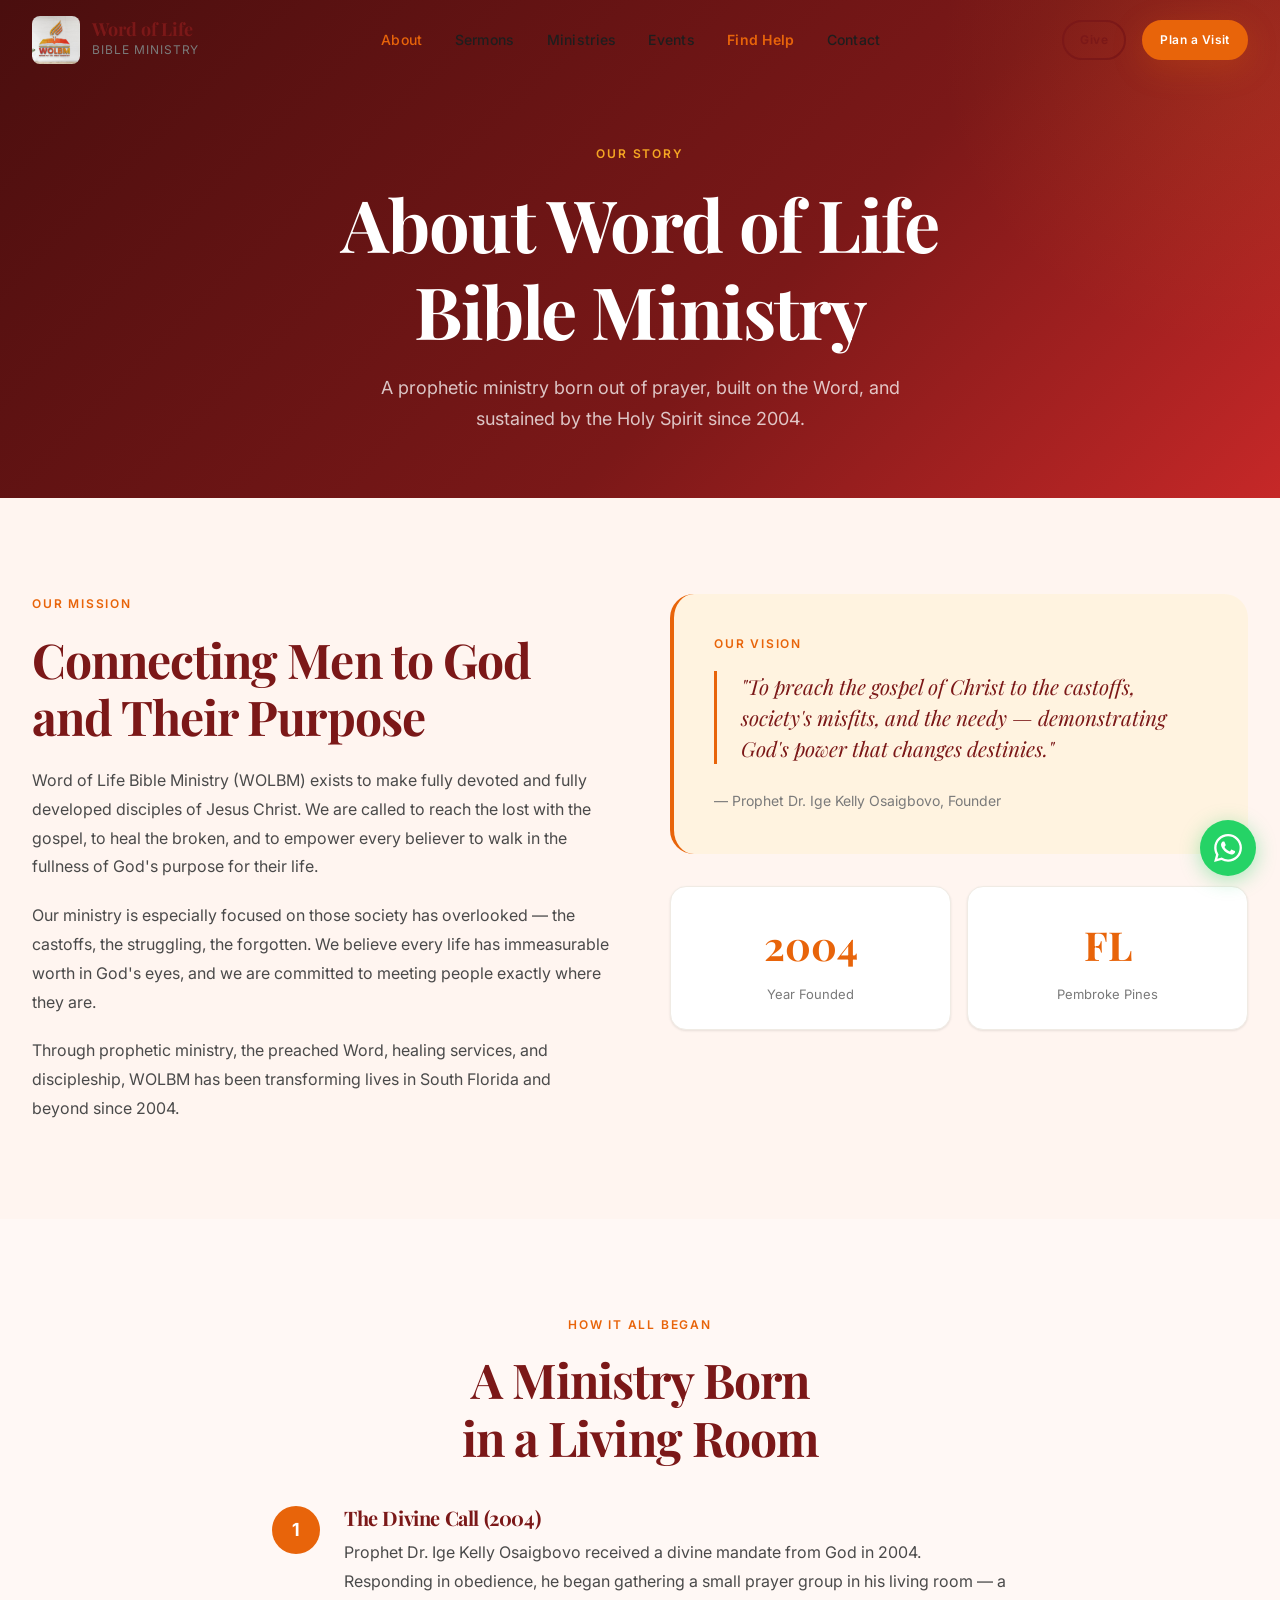
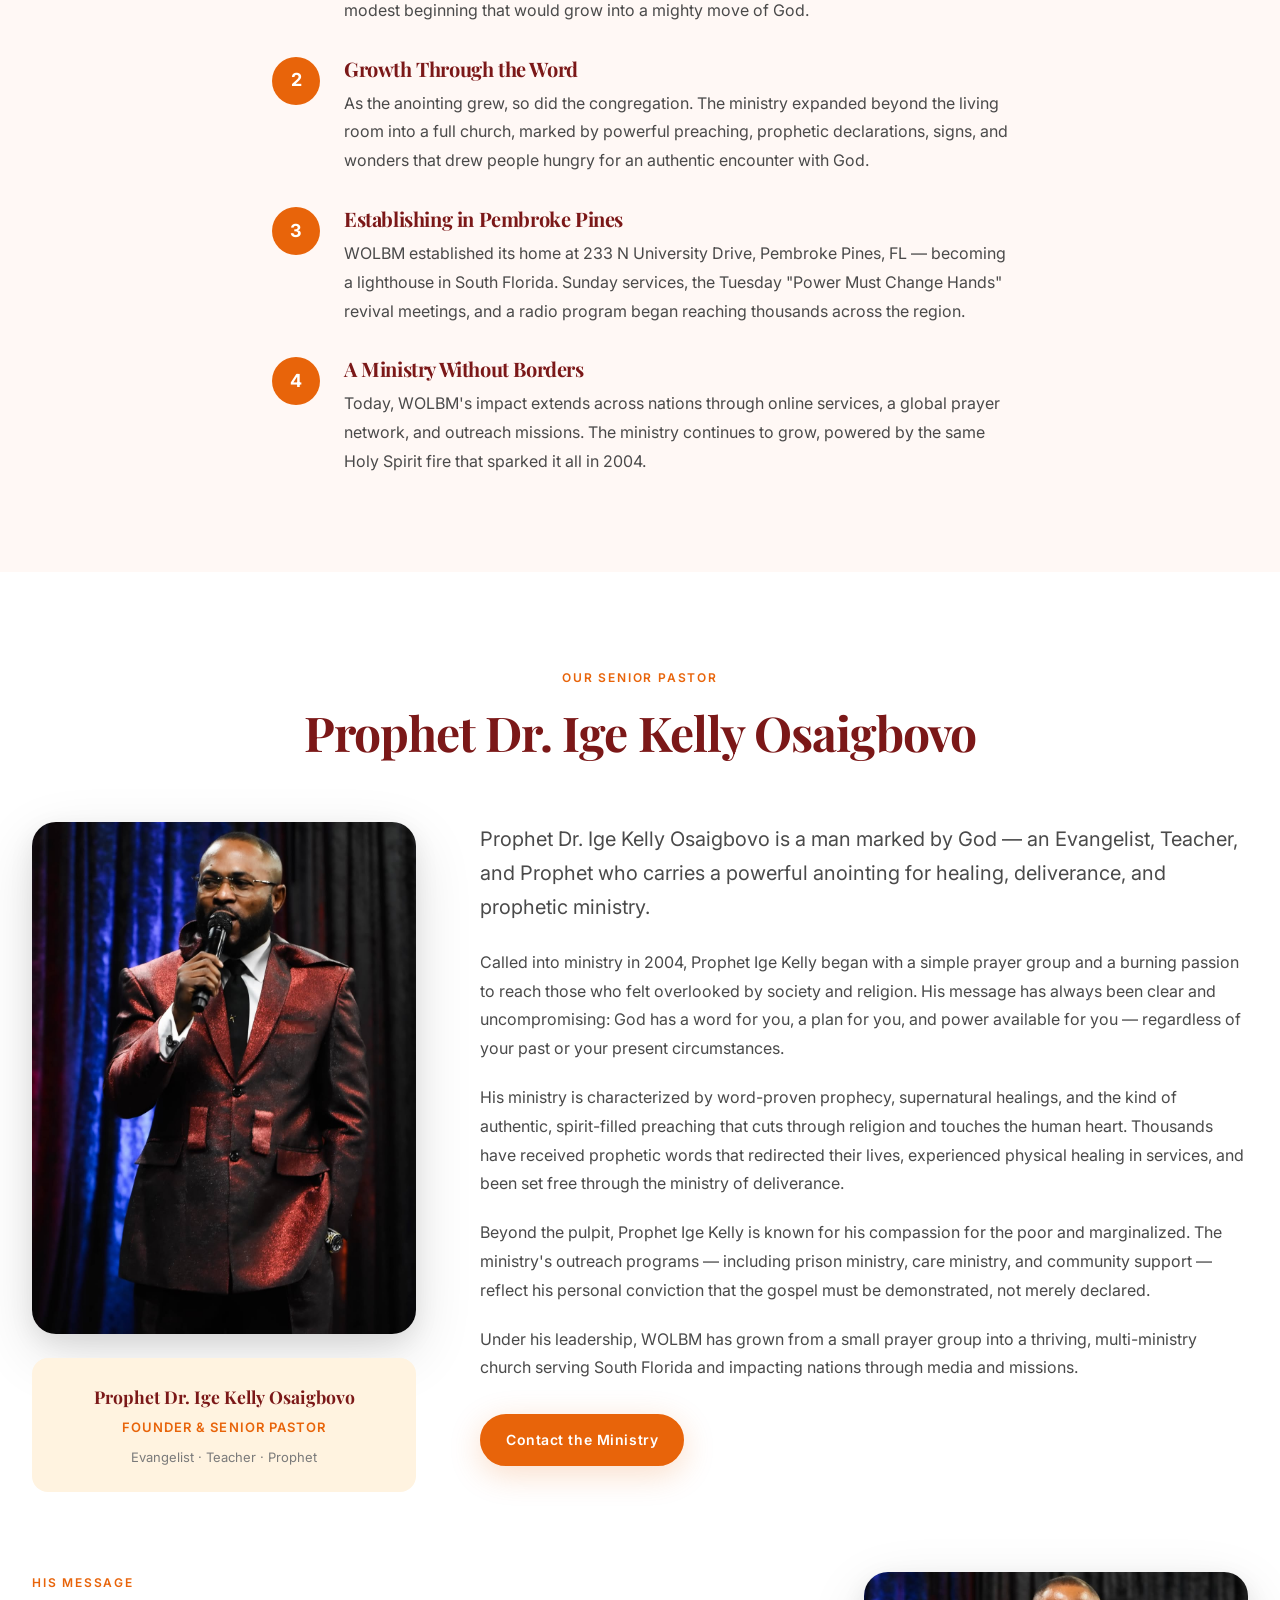
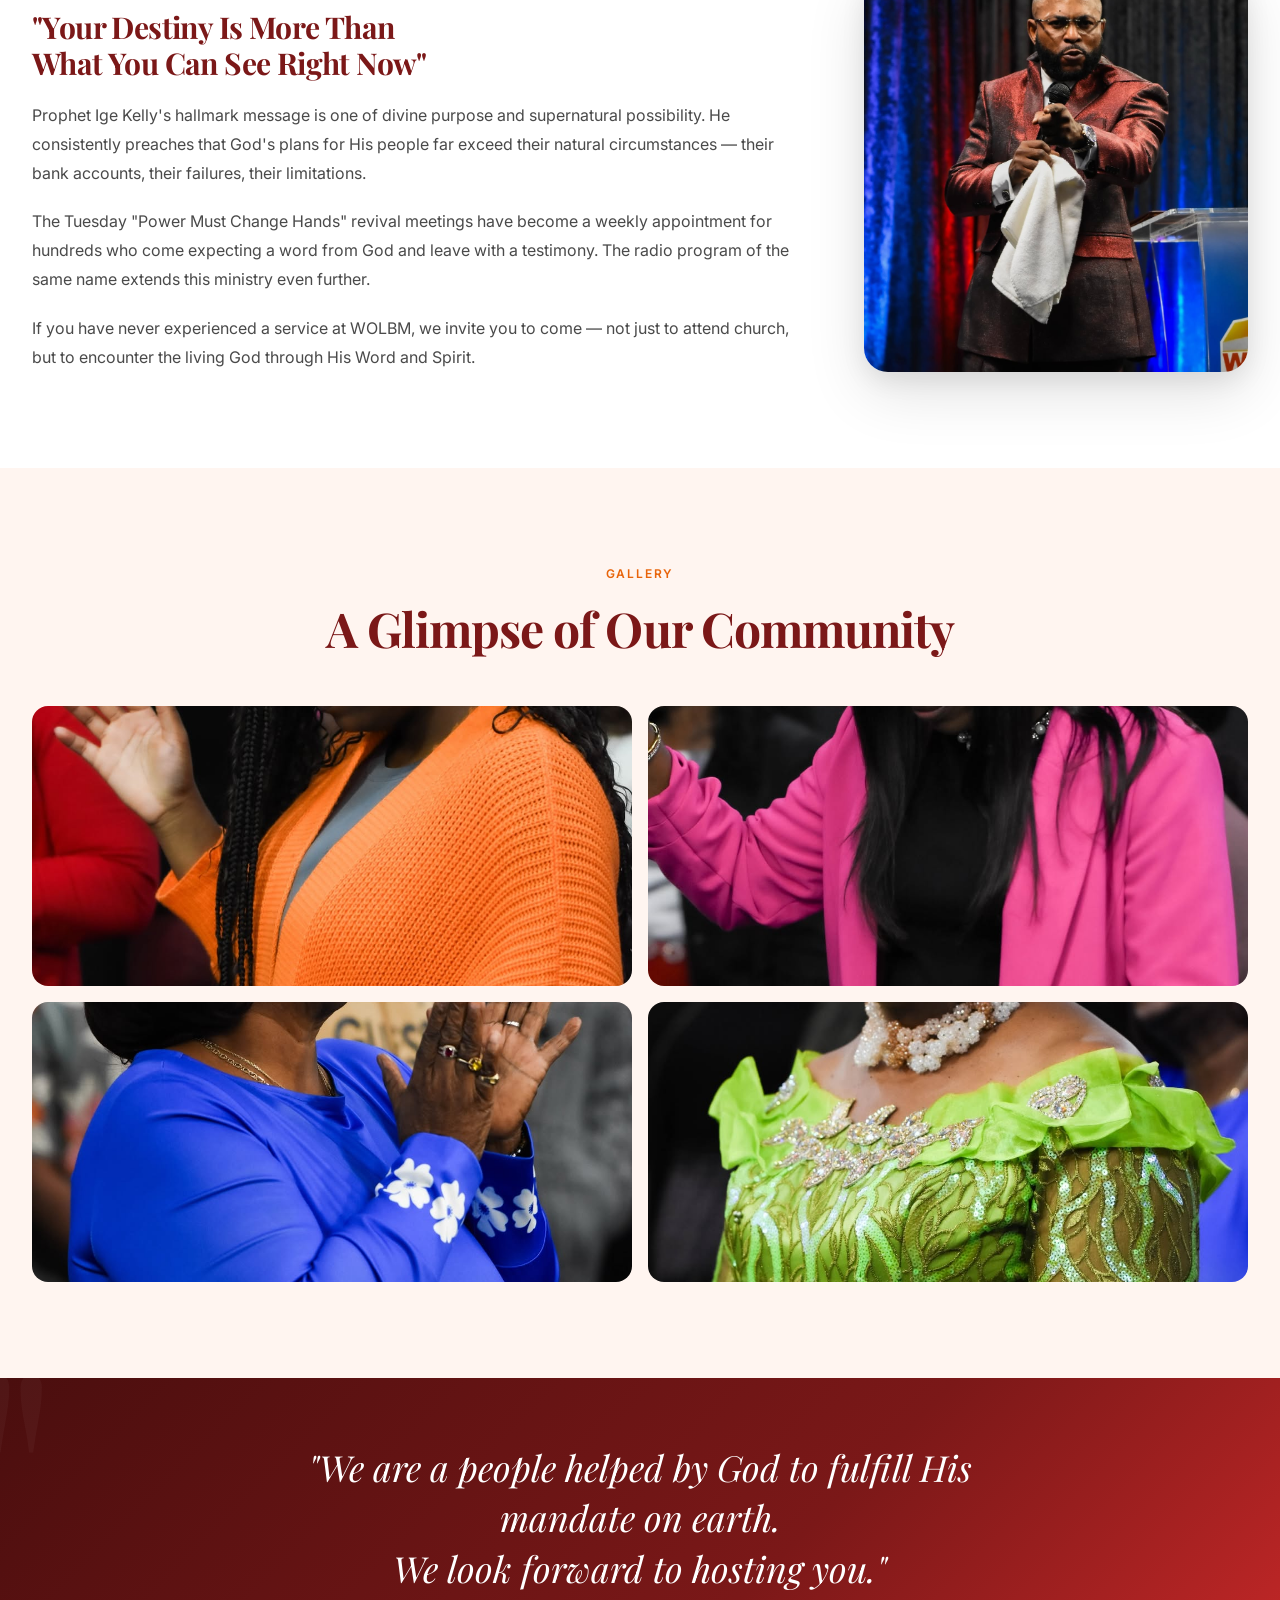
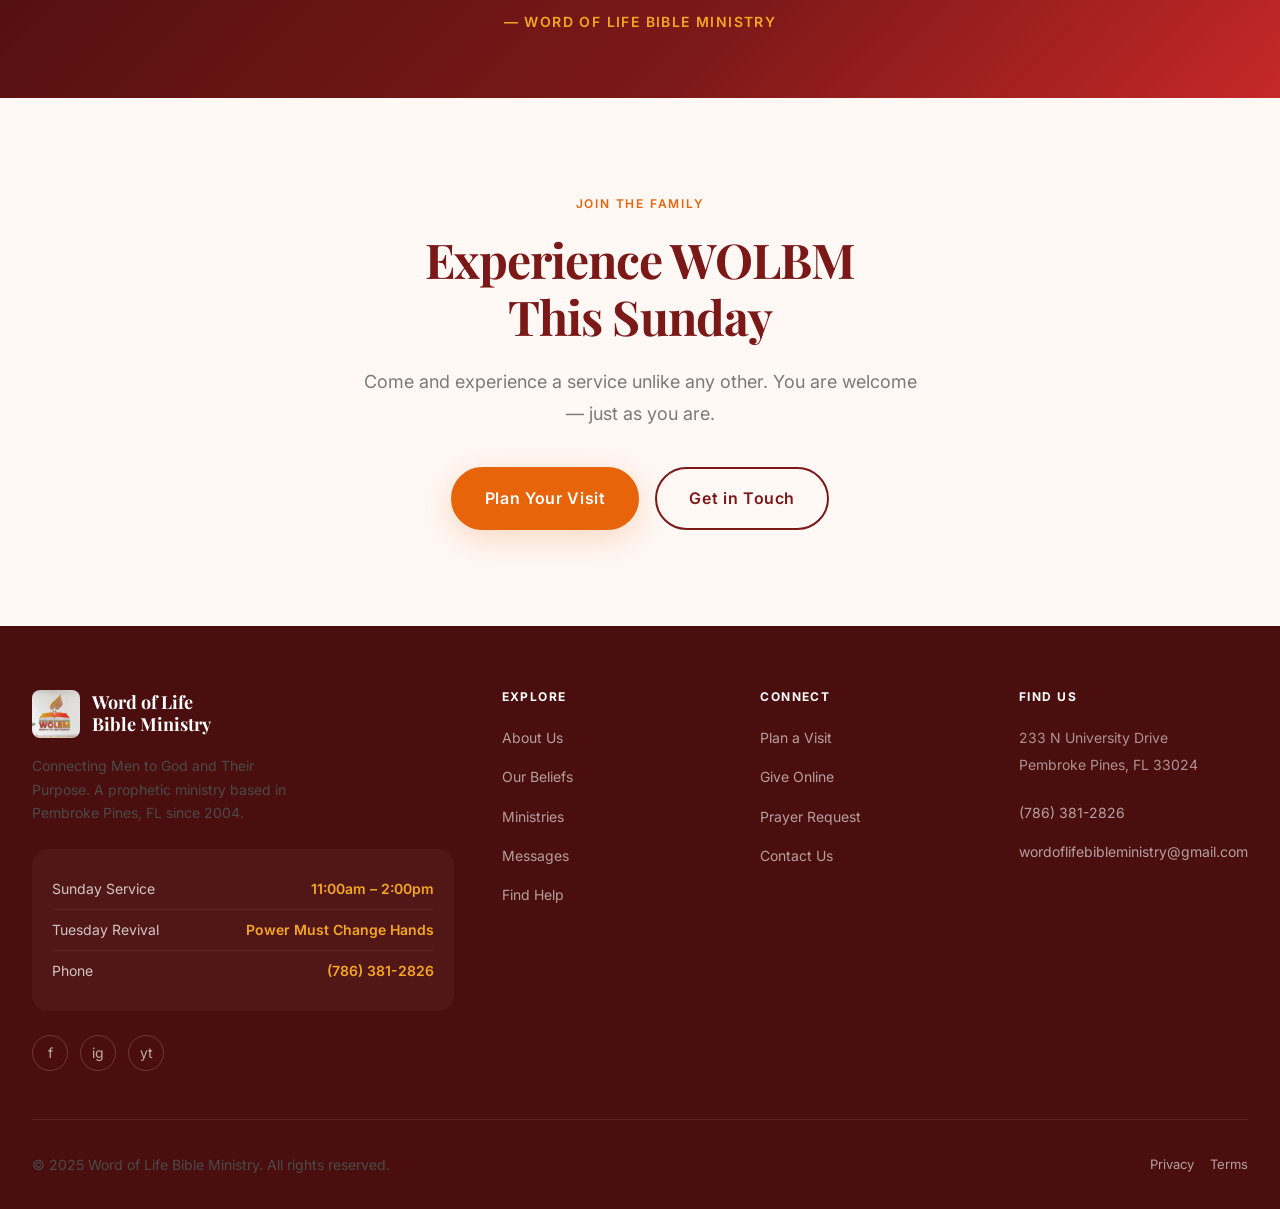
==== about.html @ 5c1636cf "Initial build: Word of Life Bible Ministry website Complete multi-page church website for WOLBM feat" ====
<!DOCTYPE html>
<html lang="en">
<head>
  <meta charset="UTF-8" />
  <meta name="viewport" content="width=device-width, initial-scale=1.0" />
  <meta name="description" content="About Word of Life Bible Ministry — Our story, our pastor Prophet Dr. Ige Kelly Osaigbovo, and our mission to connect men to God and their purpose." />
  <title>About Us — Word of Life Bible Ministry</title>
  <link rel="icon" type="image/jpeg" href="logos/logo.jpg" />
  <link rel="preconnect" href="https://fonts.googleapis.com" />
  <link rel="preconnect" href="https://fonts.gstatic.com" crossorigin />
  <link href="https://fonts.googleapis.com/css2?family=Playfair+Display:ital,wght@0,700;0,800;1,700&family=Inter:wght@400;500;600&display=swap" rel="stylesheet" />
  <link rel="stylesheet" href="css/style.css" />
</head>
<body>

  <nav class="nav" id="main-nav">
    <div class="nav__inner">
      <a href="index.html" class="nav__logo">
        <img src="logos/logo.jpg" alt="WOLBM Logo" class="nav__logo-img" />
        <div>
          <div class="nav__logo-text">Word of Life</div>
          <div class="nav__logo-sub">Bible Ministry</div>
        </div>
      </a>
      <ul class="nav__links">
        <li><a href="about.html" class="nav__link nav__link--active">About</a></li>
        <li><a href="sermons.html" class="nav__link">Sermons</a></li>
        <li><a href="ministries.html" class="nav__link">Ministries</a></li>
        <li><a href="events.html" class="nav__link">Events</a></li>
        <li><a href="find-help.html" class="nav__link nav__link--find-help">Find Help</a></li>
        <li><a href="contact.html" class="nav__link">Contact</a></li>
      </ul>
      <div class="nav__actions">
        <a href="give.html" class="btn btn--secondary btn--sm">Give</a>
        <a href="plan-visit.html" class="btn btn--primary btn--sm">Plan a Visit</a>
        <button class="nav__menu-btn" id="menu-btn" aria-label="Open menu">
          <span></span><span></span><span></span>
        </button>
      </div>
    </div>
  </nav>

  <div class="mobile-nav" id="mobile-nav">
    <button class="mobile-nav__close" id="mobile-nav-close">✕</button>
    <ul class="mobile-nav__links">
      <li><a href="index.html" class="mobile-nav__link">Home</a></li>
      <li><a href="about.html" class="mobile-nav__link">About</a></li>
      <li><a href="sermons.html" class="mobile-nav__link">Sermons</a></li>
      <li><a href="ministries.html" class="mobile-nav__link">Ministries</a></li>
      <li><a href="events.html" class="mobile-nav__link">Events</a></li>
      <li><a href="find-help.html" class="mobile-nav__link mobile-nav__link--find-help">Find Help</a></li>
      <li><a href="plan-visit.html" class="mobile-nav__link">Plan a Visit</a></li>
      <li><a href="give.html" class="mobile-nav__link">Give</a></li>
      <li><a href="contact.html" class="mobile-nav__link">Contact</a></li>
    </ul>
  </div>

  <main>

    <!-- PAGE HERO -->
    <div class="page-hero">
      <span class="page-hero__label">Our Story</span>
      <h1 class="page-hero__title">About Word of Life<br>Bible Ministry</h1>
      <p class="page-hero__subtitle">A prophetic ministry born out of prayer, built on the Word, and sustained by the Holy Spirit since 2004.</p>
    </div>

    <!-- MISSION & VISION -->
    <section class="section section--cream">
      <div class="container">
        <div style="display:grid; grid-template-columns:1fr 1fr; gap:60px; align-items:start;" class="reveal welcome-grid">
          <div>
            <span class="section-header__label">Our Mission</span>
            <h2 style="margin-bottom:20px;">Connecting Men to God<br>and Their Purpose</h2>
            <p style="margin-bottom:20px;">
              Word of Life Bible Ministry (WOLBM) exists to make fully devoted and fully developed
              disciples of Jesus Christ. We are called to reach the lost with the gospel, to heal
              the broken, and to empower every believer to walk in the fullness of God's purpose
              for their life.
            </p>
            <p style="margin-bottom:20px;">
              Our ministry is especially focused on those society has overlooked — the castoffs,
              the struggling, the forgotten. We believe every life has immeasurable worth in God's
              eyes, and we are committed to meeting people exactly where they are.
            </p>
            <p>
              Through prophetic ministry, the preached Word, healing services, and discipleship,
              WOLBM has been transforming lives in South Florida and beyond since 2004.
            </p>
          </div>
          <div>
            <div style="background:linear-gradient(135deg,var(--color-accent-subtle) 0%, #FFF3E0 100%); border-radius:24px; padding:40px; border-left:4px solid var(--color-accent);">
              <span class="section-header__label" style="margin-bottom:16px; display:block;">Our Vision</span>
              <blockquote style="font-size:1.3rem; margin-bottom:24px;">
                "To preach the gospel of Christ to the castoffs, society's misfits, and the needy —
                demonstrating God's power that changes destinies."
              </blockquote>
              <p style="font-size:14px; color:var(--color-muted);">— Prophet Dr. Ige Kelly Osaigbovo, Founder</p>
            </div>

            <div style="margin-top:32px; display:grid; grid-template-columns:1fr 1fr; gap:16px;">
              <div style="background:white; border-radius:16px; padding:24px; text-align:center; box-shadow:var(--shadow-sm); border:1px solid var(--color-border-light);">
                <div style="font-family:'Playfair Display',serif; font-size:2.5rem; font-weight:700; color:var(--color-accent);">2004</div>
                <div style="font-size:13px; color:var(--color-muted); margin-top:4px;">Year Founded</div>
              </div>
              <div style="background:white; border-radius:16px; padding:24px; text-align:center; box-shadow:var(--shadow-sm); border:1px solid var(--color-border-light);">
                <div style="font-family:'Playfair Display',serif; font-size:2.5rem; font-weight:700; color:var(--color-accent);">FL</div>
                <div style="font-size:13px; color:var(--color-muted); margin-top:4px;">Pembroke Pines</div>
              </div>
            </div>
          </div>
        </div>
      </div>
    </section>

    <!-- OUR STORY -->
    <section class="section section--warm">
      <div class="container" style="max-width:800px;">
        <div class="reveal">
          <span class="section-header__label" style="text-align:center; display:block;">How It All Began</span>
          <h2 style="text-align:center; margin-bottom:40px;">A Ministry Born<br>in a Living Room</h2>

          <div style="display:flex; flex-direction:column; gap:32px;">

            <div style="display:flex; gap:24px; align-items:flex-start;">
              <div style="width:48px; height:48px; background:var(--color-accent); border-radius:50%; display:flex; align-items:center; justify-content:center; color:white; font-weight:700; font-size:18px; flex-shrink:0;">1</div>
              <div>
                <h4 style="margin-bottom:8px; color:var(--color-primary);">The Divine Call (2004)</h4>
                <p>Prophet Dr. Ige Kelly Osaigbovo received a divine mandate from God in 2004. Responding in obedience, he began gathering a small prayer group in his living room — a modest beginning that would grow into a mighty move of God.</p>
              </div>
            </div>

            <div style="display:flex; gap:24px; align-items:flex-start;">
              <div style="width:48px; height:48px; background:var(--color-accent); border-radius:50%; display:flex; align-items:center; justify-content:center; color:white; font-weight:700; font-size:18px; flex-shrink:0;">2</div>
              <div>
                <h4 style="margin-bottom:8px; color:var(--color-primary);">Growth Through the Word</h4>
                <p>As the anointing grew, so did the congregation. The ministry expanded beyond the living room into a full church, marked by powerful preaching, prophetic declarations, signs, and wonders that drew people hungry for an authentic encounter with God.</p>
              </div>
            </div>

            <div style="display:flex; gap:24px; align-items:flex-start;">
              <div style="width:48px; height:48px; background:var(--color-accent); border-radius:50%; display:flex; align-items:center; justify-content:center; color:white; font-weight:700; font-size:18px; flex-shrink:0;">3</div>
              <div>
                <h4 style="margin-bottom:8px; color:var(--color-primary);">Establishing in Pembroke Pines</h4>
                <p>WOLBM established its home at 233 N University Drive, Pembroke Pines, FL — becoming a lighthouse in South Florida. Sunday services, the Tuesday "Power Must Change Hands" revival meetings, and a radio program began reaching thousands across the region.</p>
              </div>
            </div>

            <div style="display:flex; gap:24px; align-items:flex-start;">
              <div style="width:48px; height:48px; background:var(--color-accent); border-radius:50%; display:flex; align-items:center; justify-content:center; color:white; font-weight:700; font-size:18px; flex-shrink:0;">4</div>
              <div>
                <h4 style="margin-bottom:8px; color:var(--color-primary);">A Ministry Without Borders</h4>
                <p>Today, WOLBM's impact extends across nations through online services, a global prayer network, and outreach missions. The ministry continues to grow, powered by the same Holy Spirit fire that sparked it all in 2004.</p>
              </div>
            </div>

          </div>
        </div>
      </div>
    </section>

    <!-- PASTOR PROFILE -->
    <section class="section">
      <div class="container">
        <div style="text-align:center; margin-bottom:60px;" class="reveal">
          <span class="section-header__label">Our Senior Pastor</span>
          <h2>Prophet Dr. Ige Kelly Osaigbovo</h2>
        </div>

        <div style="display:grid; grid-template-columns:1fr 2fr; gap:64px; align-items:start; margin-bottom:80px;" class="reveal welcome-grid">
          <div>
            <div style="border-radius:24px; overflow:hidden; box-shadow:var(--shadow-xl); margin-bottom:24px;">
              <img src="images/pastor-1.jpg" alt="Prophet Dr. Ige Kelly Osaigbovo" style="width:100%; object-fit:cover;" />
            </div>
            <div style="background:var(--color-accent-subtle); border-radius:16px; padding:24px; text-align:center;">
              <div style="font-family:'Playfair Display',serif; font-size:1.1rem; font-weight:700; color:var(--color-primary);">Prophet Dr. Ige Kelly Osaigbovo</div>
              <div style="font-size:13px; color:var(--color-accent); font-weight:600; text-transform:uppercase; letter-spacing:0.08em; margin-top:4px;">Founder &amp; Senior Pastor</div>
              <div style="font-size:13px; color:var(--color-muted); margin-top:8px;">Evangelist · Teacher · Prophet</div>
            </div>
          </div>

          <div>
            <p class="text-lead" style="margin-bottom:24px;">
              Prophet Dr. Ige Kelly Osaigbovo is a man marked by God — an Evangelist, Teacher, and
              Prophet who carries a powerful anointing for healing, deliverance, and prophetic ministry.
            </p>
            <p style="margin-bottom:20px;">
              Called into ministry in 2004, Prophet Ige Kelly began with a simple prayer group and a
              burning passion to reach those who felt overlooked by society and religion. His message
              has always been clear and uncompromising: God has a word for you, a plan for you, and
              power available for you — regardless of your past or your present circumstances.
            </p>
            <p style="margin-bottom:20px;">
              His ministry is characterized by word-proven prophecy, supernatural healings, and
              the kind of authentic, spirit-filled preaching that cuts through religion and
              touches the human heart. Thousands have received prophetic words that redirected
              their lives, experienced physical healing in services, and been set free through
              the ministry of deliverance.
            </p>
            <p style="margin-bottom:20px;">
              Beyond the pulpit, Prophet Ige Kelly is known for his compassion for the poor and
              marginalized. The ministry's outreach programs — including prison ministry, care
              ministry, and community support — reflect his personal conviction that the gospel
              must be demonstrated, not merely declared.
            </p>
            <p style="margin-bottom:32px;">
              Under his leadership, WOLBM has grown from a small prayer group into a thriving,
              multi-ministry church serving South Florida and impacting nations through media
              and missions.
            </p>
            <a href="contact.html" class="btn btn--primary">Contact the Ministry</a>
          </div>
        </div>

        <!-- Second pastor photo -->
        <div style="display:grid; grid-template-columns:2fr 1fr; gap:64px; align-items:center;" class="reveal welcome-grid">
          <div>
            <span class="section-header__label">His Message</span>
            <h3 style="margin-bottom:20px;">"Your Destiny Is More Than<br>What You Can See Right Now"</h3>
            <p style="margin-bottom:20px;">
              Prophet Ige Kelly's hallmark message is one of divine purpose and supernatural
              possibility. He consistently preaches that God's plans for His people far exceed
              their natural circumstances — their bank accounts, their failures, their limitations.
            </p>
            <p style="margin-bottom:20px;">
              The Tuesday "Power Must Change Hands" revival meetings have become a weekly
              appointment for hundreds who come expecting a word from God and leave with a
              testimony. The radio program of the same name extends this ministry even further.
            </p>
            <p>
              If you have never experienced a service at WOLBM, we invite you to come — not just
              to attend church, but to encounter the living God through His Word and Spirit.
            </p>
          </div>
          <div>
            <div style="border-radius:24px; overflow:hidden; box-shadow:var(--shadow-xl);">
              <img src="images/pastor-2.jpg" alt="Prophet Dr. Ige Kelly Osaigbovo ministering" style="width:100%;object-fit:cover;height:400px;object-position:top;" />
            </div>
          </div>
        </div>

      </div>
    </section>

    <!-- CHURCH IMAGES -->
    <section class="section section--cream">
      <div class="container">
        <div class="section-header section-header--center reveal">
          <span class="section-header__label">Gallery</span>
          <h2 class="section-header__title">A Glimpse of Our Community</h2>
        </div>
        <div style="display:grid; grid-template-columns:repeat(2,1fr); gap:16px;" class="reveal">
          <img src="images/church-1.jpg" alt="WOLBM Congregation" style="width:100%;height:280px;object-fit:cover;border-radius:16px;" />
          <img src="images/church-2.jpg" alt="WOLBM Worship" style="width:100%;height:280px;object-fit:cover;border-radius:16px;" />
          <img src="images/church-3.jpg" alt="WOLBM Ministry" style="width:100%;height:280px;object-fit:cover;border-radius:16px;" />
          <img src="images/church-4.jpg" alt="WOLBM Service" style="width:100%;height:280px;object-fit:cover;border-radius:16px;" />
        </div>
      </div>
    </section>

    <!-- SCRIPTURE BANNER -->
    <div class="scripture-banner">
      <p class="scripture-banner__text">
        "We are a people helped by God to fulfill His mandate on earth.<br>We look forward to hosting you."
      </p>
      <p class="scripture-banner__ref">— Word of Life Bible Ministry</p>
    </div>

    <!-- CTA -->
    <section class="section section--warm" style="text-align:center;">
      <div class="container">
        <div class="reveal" style="max-width:560px; margin:0 auto;">
          <span class="section-header__label">Join the Family</span>
          <h2 style="margin-bottom:20px;">Experience WOLBM<br>This Sunday</h2>
          <p style="font-size:18px; color:var(--color-muted); margin-bottom:36px;">
            Come and experience a service unlike any other. You are welcome — just as you are.
          </p>
          <div style="display:flex; gap:16px; justify-content:center; flex-wrap:wrap;">
            <a href="plan-visit.html" class="btn btn--primary btn--lg">Plan Your Visit</a>
            <a href="contact.html" class="btn btn--secondary btn--lg">Get in Touch</a>
          </div>
        </div>
      </div>
    </section>

  </main>

  <footer class="footer">
    <div class="container">
      <div class="footer__grid">
        <div class="footer__brand">
          <a href="index.html" class="footer__logo">
            <img src="logos/logo.jpg" alt="WOLBM Logo" class="footer__logo-img" />
            <span class="footer__logo-name">Word of Life<br>Bible Ministry</span>
          </a>
          <p class="footer__tagline">Connecting Men to God and Their Purpose. A prophetic ministry based in Pembroke Pines, FL since 2004.</p>
          <div class="footer__service-times">
            <div class="footer__service-time"><span>Sunday Service</span><span>11:00am – 2:00pm</span></div>
            <div class="footer__service-time"><span>Tuesday Revival</span><span>Power Must Change Hands</span></div>
            <div class="footer__service-time"><span>Phone</span><span>(786) 381-2826</span></div>
          </div>
          <div class="footer__socials mt-6">
            <a href="https://www.facebook.com/WOLBM/" class="footer__social" target="_blank" rel="noopener">f</a>
            <a href="https://www.instagram.com/wolbm/" class="footer__social" target="_blank" rel="noopener">ig</a>
            <a href="https://www.youtube.com/c/wordoflifebibleministry" class="footer__social" target="_blank" rel="noopener">yt</a>
          </div>
        </div>
        <div>
          <h4 class="footer__col-title">Explore</h4>
          <ul class="footer__links">
            <li><a href="about.html" class="footer__link">About Us</a></li>
            <li><a href="beliefs.html" class="footer__link">Our Beliefs</a></li>
            <li><a href="ministries.html" class="footer__link">Ministries</a></li>
            <li><a href="sermons.html" class="footer__link">Messages</a></li>
            <li><a href="find-help.html" class="footer__link">Find Help</a></li>
          </ul>
        </div>
        <div>
          <h4 class="footer__col-title">Connect</h4>
          <ul class="footer__links">
            <li><a href="plan-visit.html" class="footer__link">Plan a Visit</a></li>
            <li><a href="give.html" class="footer__link">Give Online</a></li>
            <li><a href="contact.html#prayer" class="footer__link">Prayer Request</a></li>
            <li><a href="contact.html" class="footer__link">Contact Us</a></li>
          </ul>
        </div>
        <div>
          <h4 class="footer__col-title">Find Us</h4>
          <ul class="footer__links">
            <li><span class="footer__link" style="cursor:default;color:rgba(255,255,255,0.55);">233 N University Drive<br>Pembroke Pines, FL 33024</span></li>
            <li style="margin-top:8px;"><a href="tel:+17863812826" class="footer__link">(786) 381-2826</a></li>
            <li><a href="mailto:wordoflifebibleministry@gmail.com" class="footer__link">wordoflifebibleministry@gmail.com</a></li>
          </ul>
        </div>
      </div>
      <div class="footer__bottom">
        <p>© 2025 Word of Life Bible Ministry. All rights reserved.</p>
        <div style="display:flex;gap:16px;"><a href="#" class="footer__link" style="font-size:13px;">Privacy</a><a href="#" class="footer__link" style="font-size:13px;">Terms</a></div>
      </div>
    </div>
  </footer>

  <a href="https://wa.me/17863812826" class="whatsapp-float" target="_blank" rel="noopener" aria-label="Chat on WhatsApp">
    <svg viewBox="0 0 24 24" xmlns="http://www.w3.org/2000/svg"><path d="M17.472 14.382c-.297-.149-1.758-.867-2.03-.967-.273-.099-.471-.148-.67.15-.197.297-.767.966-.94 1.164-.173.199-.347.223-.644.075-.297-.15-1.255-.463-2.39-1.475-.883-.788-1.48-1.761-1.653-2.059-.173-.297-.018-.458.13-.606.134-.133.298-.347.446-.52.149-.174.198-.298.298-.497.099-.198.05-.371-.025-.52-.075-.149-.669-1.612-.916-2.207-.242-.579-.487-.5-.669-.51-.173-.008-.371-.01-.57-.01-.198 0-.52.074-.792.372-.272.297-1.04 1.016-1.04 2.479 0 1.462 1.065 2.875 1.213 3.074.149.198 2.096 3.2 5.077 4.487.709.306 1.262.489 1.694.625.712.227 1.36.195 1.871.118.571-.085 1.758-.719 2.006-1.413.248-.694.248-1.289.173-1.413-.074-.124-.272-.198-.57-.347m-5.421 7.403h-.004a9.87 9.87 0 01-5.031-1.378l-.361-.214-3.741.982.998-3.648-.235-.374a9.86 9.86 0 01-1.51-5.26c.001-5.45 4.436-9.884 9.888-9.884 2.64 0 5.122 1.03 6.988 2.898a9.825 9.825 0 012.893 6.994c-.003 5.45-4.437 9.884-9.885 9.884m8.413-18.297A11.815 11.815 0 0012.05 0C5.495 0 .16 5.335.157 11.892c0 2.096.547 4.142 1.588 5.945L.057 24l6.305-1.654a11.882 11.882 0 005.683 1.448h.005c6.554 0 11.89-5.335 11.893-11.893a11.821 11.821 0 00-3.48-8.413z"/></svg>
  </a>

  <script src="js/main.js"></script>
</body>
</html>
---- css/style.css ----
/* ==========================================================================
   WORD OF LIFE BIBLE MINISTRY — MASTER STYLESHEET
   Brand Colors: Flame Red, Burning Orange, Golden Amber
   ========================================================================== */

/* --------------------------------------------------------------------------
   1. DESIGN TOKENS (CSS VARIABLES)
   -------------------------------------------------------------------------- */
:root {
  /* Primary Palette — Deep Red & Burning Orange (from WOLBM logo) */
  --color-primary:       #7B1818;   /* Deep wine red */
  --color-primary-dark:  #4A0E0E;   /* Very dark red */
  --color-primary-light: #B71C1C;   /* Bright crimson */
  --color-accent:        #E8640A;   /* Burning orange */
  --color-accent-light:  #F5A623;   /* Golden amber */
  --color-accent-subtle: #FFF3E0;   /* Light cream-orange */

  /* Neutrals */
  --color-warm:          #FFF8F5;
  --color-cream:         #FFF5F0;
  --color-white:         #FFFFFF;
  --color-text:          #1E1E1E;
  --color-text-soft:     #4A4A4A;
  --color-muted:         #7A7A7A;
  --color-border:        #E6DFD7;
  --color-border-light:  #F0EBE4;

  /* Emotional UI Colors */
  --color-calm:          #4A7FA5;
  --color-hope:          #7BA05B;
  --color-gentle:        #9E7BB5;

  /* Typography */
  --font-heading:        'Playfair Display', Georgia, serif;
  --font-body:           'Inter', -apple-system, BlinkMacSystemFont, sans-serif;
  --font-label:          'Inter', sans-serif;

  /* Type Scale */
  --text-xs:   0.75rem;
  --text-sm:   0.875rem;
  --text-base: 1rem;
  --text-lg:   1.125rem;
  --text-xl:   1.25rem;
  --text-2xl:  1.5rem;
  --text-3xl:  1.875rem;
  --text-4xl:  2.25rem;
  --text-5xl:  3rem;
  --text-6xl:  3.75rem;
  --text-7xl:  4.5rem;

  /* Spacing */
  --space-1:   0.25rem;
  --space-2:   0.5rem;
  --space-3:   0.75rem;
  --space-4:   1rem;
  --space-5:   1.25rem;
  --space-6:   1.5rem;
  --space-8:   2rem;
  --space-10:  2.5rem;
  --space-12:  3rem;
  --space-16:  4rem;
  --space-20:  5rem;
  --space-24:  6rem;
  --space-32:  8rem;
  --space-40:  10rem;

  /* Border Radius */
  --radius-sm:   4px;
  --radius-md:   8px;
  --radius-lg:   16px;
  --radius-xl:   24px;
  --radius-2xl:  32px;
  --radius-full: 9999px;

  /* Shadows */
  --shadow-sm:  0 1px 3px rgba(0,0,0,0.06), 0 1px 2px rgba(0,0,0,0.04);
  --shadow-md:  0 4px 16px rgba(0,0,0,0.08), 0 2px 6px rgba(0,0,0,0.05);
  --shadow-lg:  0 10px 40px rgba(0,0,0,0.10), 0 4px 16px rgba(0,0,0,0.06);
  --shadow-xl:  0 20px 60px rgba(0,0,0,0.12), 0 8px 24px rgba(0,0,0,0.08);
  --shadow-warm: 0 8px 32px rgba(232, 100, 10, 0.22);

  /* Transitions */
  --transition-fast:   150ms ease;
  --transition-base:   250ms ease;
  --transition-slow:   400ms ease;
  --transition-smooth: 600ms cubic-bezier(0.4, 0, 0.2, 1);

  /* Layout */
  --max-width:       1280px;
  --content-width:   900px;
  --nav-height:      80px;
  --section-padding: var(--space-24) var(--space-8);
}

/* --------------------------------------------------------------------------
   2. RESET & BASE
   -------------------------------------------------------------------------- */
*, *::before, *::after {
  box-sizing: border-box;
  margin: 0;
  padding: 0;
}

html {
  font-size: 16px;
  scroll-behavior: smooth;
  -webkit-font-smoothing: antialiased;
  -moz-osx-font-smoothing: grayscale;
  text-rendering: optimizeLegibility;
}

body {
  font-family: var(--font-body);
  font-size: var(--text-base);
  color: var(--color-text);
  background-color: var(--color-white);
  line-height: 1.7;
  overflow-x: hidden;
}

img {
  max-width: 100%;
  height: auto;
  display: block;
}

a {
  color: inherit;
  text-decoration: none;
}

ul, ol { list-style: none; }

button {
  font-family: inherit;
  cursor: pointer;
  border: none;
  background: none;
}

input, textarea, select {
  font-family: inherit;
  font-size: inherit;
}

/* --------------------------------------------------------------------------
   3. TYPOGRAPHY
   -------------------------------------------------------------------------- */
h1, h2, h3, h4, h5, h6 {
  font-family: var(--font-heading);
  font-weight: 700;
  line-height: 1.2;
  color: var(--color-primary);
  letter-spacing: -0.02em;
}

h1 { font-size: clamp(var(--text-4xl), 6vw, var(--text-7xl)); }
h2 { font-size: clamp(var(--text-3xl), 4vw, var(--text-5xl)); }
h3 { font-size: clamp(var(--text-2xl), 3vw, var(--text-3xl)); }
h4 { font-size: var(--text-xl); }
h5 { font-size: var(--text-lg); }
h6 { font-size: var(--text-base); }

p {
  color: var(--color-text-soft);
  line-height: 1.8;
}

.text-lead {
  font-size: var(--text-xl);
  color: var(--color-text-soft);
  line-height: 1.7;
  font-weight: 400;
}

.text-label {
  font-family: var(--font-label);
  font-size: var(--text-xs);
  font-weight: 600;
  letter-spacing: 0.12em;
  text-transform: uppercase;
  color: var(--color-accent);
}

blockquote {
  font-family: var(--font-heading);
  font-size: var(--text-2xl);
  font-style: italic;
  color: var(--color-primary);
  line-height: 1.5;
  border-left: 3px solid var(--color-accent);
  padding-left: var(--space-6);
}

/* --------------------------------------------------------------------------
   4. LAYOUT UTILITIES
   -------------------------------------------------------------------------- */
.container {
  width: 100%;
  max-width: var(--max-width);
  margin-left: auto;
  margin-right: auto;
  padding-left: var(--space-8);
  padding-right: var(--space-8);
}

.container--narrow { max-width: var(--content-width); }
.container--wide   { max-width: 1440px; }

.section       { padding: var(--space-24) 0; }
.section--lg   { padding: var(--space-32) 0; }
.section--sm   { padding: var(--space-16) 0; }
.section--warm { background-color: var(--color-warm); }
.section--cream{ background-color: var(--color-cream); }

.section--dark { background-color: var(--color-primary); color: var(--color-white); }
.section--dark h1, .section--dark h2, .section--dark h3, .section--dark h4 { color: var(--color-white); }
.section--dark p { color: rgba(255,255,255,0.75); }

.grid   { display: grid; gap: var(--space-8); }
.grid-2 { grid-template-columns: repeat(2, 1fr); }
.grid-3 { grid-template-columns: repeat(3, 1fr); }
.grid-4 { grid-template-columns: repeat(4, 1fr); }

.flex         { display: flex; }
.flex-center  { display: flex; align-items: center; justify-content: center; }
.flex-between { display: flex; align-items: center; justify-content: space-between; }
.flex-col     { display: flex; flex-direction: column; }

.text-center { text-align: center; }
.text-left   { text-align: left; }
.text-right  { text-align: right; }

.gap-2 { gap: var(--space-2); }
.gap-4 { gap: var(--space-4); }
.gap-6 { gap: var(--space-6); }
.gap-8 { gap: var(--space-8); }

/* --------------------------------------------------------------------------
   5. NAVIGATION
   -------------------------------------------------------------------------- */
.nav {
  position: fixed;
  top: 0;
  left: 0;
  right: 0;
  z-index: 1000;
  height: var(--nav-height);
  display: flex;
  align-items: center;
  transition: background var(--transition-slow), box-shadow var(--transition-slow);
}

.nav--transparent { background: transparent; }

.nav--scrolled {
  background: rgba(255, 255, 255, 0.97);
  backdrop-filter: blur(12px);
  -webkit-backdrop-filter: blur(12px);
  box-shadow: 0 1px 0 rgba(0,0,0,0.08);
}

.nav__inner {
  width: 100%;
  max-width: var(--max-width);
  margin: 0 auto;
  padding: 0 var(--space-8);
  display: flex;
  align-items: center;
  justify-content: space-between;
}

.nav__logo {
  display: flex;
  align-items: center;
  gap: var(--space-3);
  text-decoration: none;
}

.nav__logo-img {
  width: 48px;
  height: 48px;
  object-fit: contain;
  border-radius: var(--radius-md);
}

.nav__logo-text {
  font-family: var(--font-heading);
  font-size: var(--text-lg);
  font-weight: 700;
  color: var(--color-primary);
  line-height: 1.1;
}

.nav__logo-sub {
  font-family: var(--font-body);
  font-size: var(--text-xs);
  color: var(--color-muted);
  font-weight: 400;
  letter-spacing: 0.08em;
  text-transform: uppercase;
}

.nav--transparent .nav__logo-text,
.nav--transparent .nav__logo-sub {
  color: white;
}

.nav__links {
  display: flex;
  align-items: center;
  gap: var(--space-8);
}

.nav__link {
  font-size: var(--text-sm);
  font-weight: 500;
  color: var(--color-text);
  letter-spacing: 0.02em;
  transition: color var(--transition-fast);
  position: relative;
}

.nav--transparent .nav__link { color: rgba(255,255,255,0.9); }

.nav__link:hover,
.nav__link--active { color: var(--color-accent); }

.nav--transparent .nav__link:hover { color: white; }

.nav__link--find-help {
  color: var(--color-accent) !important;
  font-weight: 600;
}

.nav__actions {
  display: flex;
  align-items: center;
  gap: var(--space-4);
}

.nav__menu-btn {
  display: none;
  flex-direction: column;
  gap: 5px;
  padding: var(--space-2);
  cursor: pointer;
}

.nav__menu-btn span {
  display: block;
  width: 24px;
  height: 2px;
  background: var(--color-primary);
  transition: transform var(--transition-base), opacity var(--transition-fast);
  border-radius: 2px;
}

.nav--transparent .nav__menu-btn span { background: white; }
.nav--scrolled .nav__menu-btn span    { background: var(--color-primary); }

/* Mobile Nav Overlay */
.mobile-nav {
  position: fixed;
  inset: 0;
  z-index: 999;
  background: linear-gradient(160deg, var(--color-primary-dark) 0%, var(--color-primary) 100%);
  display: flex;
  flex-direction: column;
  align-items: center;
  justify-content: center;
  opacity: 0;
  pointer-events: none;
  transition: opacity var(--transition-smooth);
}

.mobile-nav--open { opacity: 1; pointer-events: all; }

.mobile-nav__close {
  position: absolute;
  top: var(--space-6);
  right: var(--space-8);
  color: white;
  font-size: var(--text-2xl);
  cursor: pointer;
}

.mobile-nav__links {
  display: flex;
  flex-direction: column;
  align-items: center;
  gap: var(--space-6);
  text-align: center;
}

.mobile-nav__link {
  font-family: var(--font-heading);
  font-size: var(--text-3xl);
  color: rgba(255,255,255,0.85);
  font-weight: 700;
  transition: color var(--transition-fast);
}

.mobile-nav__link:hover { color: var(--color-accent-light); }
.mobile-nav__link--find-help { color: var(--color-accent-light); }

/* --------------------------------------------------------------------------
   6. BUTTONS & CTAs
   -------------------------------------------------------------------------- */
.btn {
  display: inline-flex;
  align-items: center;
  justify-content: center;
  gap: var(--space-2);
  font-family: var(--font-body);
  font-size: var(--text-sm);
  font-weight: 600;
  letter-spacing: 0.04em;
  padding: var(--space-3) var(--space-6);
  border-radius: var(--radius-full);
  transition: all var(--transition-base);
  cursor: pointer;
  border: 2px solid transparent;
  text-decoration: none;
  white-space: nowrap;
}

.btn--primary {
  background: var(--color-accent);
  color: white;
  border-color: var(--color-accent);
  box-shadow: var(--shadow-warm);
}

.btn--primary:hover {
  background: var(--color-accent-light);
  border-color: var(--color-accent-light);
  transform: translateY(-1px);
  box-shadow: 0 12px 40px rgba(232, 100, 10, 0.30);
}

.btn--secondary {
  background: transparent;
  color: var(--color-primary);
  border-color: var(--color-primary);
}

.btn--secondary:hover {
  background: var(--color-primary);
  color: white;
  transform: translateY(-1px);
}

.btn--ghost {
  background: transparent;
  color: white;
  border-color: rgba(255,255,255,0.5);
}

.btn--ghost:hover {
  background: rgba(255,255,255,0.1);
  border-color: white;
}

.btn--white {
  background: white;
  color: var(--color-primary);
  border-color: white;
}

.btn--white:hover {
  background: var(--color-warm);
  transform: translateY(-1px);
}

.btn--lg  { font-size: var(--text-base); padding: var(--space-4) var(--space-8); }
.btn--sm  { font-size: var(--text-xs);  padding: var(--space-2) var(--space-4);  }
.btn--full{ width: 100%; }

.btn svg { width: 18px; height: 18px; flex-shrink: 0; }

/* WhatsApp Float */
.whatsapp-float {
  position: fixed;
  bottom: var(--space-6);
  right: var(--space-6);
  z-index: 900;
  width: 56px;
  height: 56px;
  background: #25D366;
  border-radius: var(--radius-full);
  display: flex;
  align-items: center;
  justify-content: center;
  box-shadow: 0 4px 20px rgba(37, 211, 102, 0.4);
  transition: transform var(--transition-base), box-shadow var(--transition-base);
  text-decoration: none;
}

.whatsapp-float:hover {
  transform: scale(1.1);
  box-shadow: 0 8px 32px rgba(37, 211, 102, 0.5);
}

.whatsapp-float svg { width: 28px; height: 28px; fill: white; }

/* --------------------------------------------------------------------------
   7. HERO SECTIONS
   -------------------------------------------------------------------------- */
.hero {
  position: relative;
  min-height: 100vh;
  display: flex;
  align-items: center;
  overflow: hidden;
}

.hero__bg {
  position: absolute;
  inset: 0;
  background-size: cover;
  background-position: center;
  background-repeat: no-repeat;
}

.hero__bg video {
  position: absolute;
  top: 50%;
  left: 50%;
  width: 100%;
  height: 100%;
  transform: translate(-50%, -50%);
  object-fit: cover;
  pointer-events: none;
}

.hero__bg::after {
  content: '';
  position: absolute;
  inset: 0;
  background: linear-gradient(
    135deg,
    rgba(74, 14, 14, 0.88) 0%,
    rgba(123, 24, 24, 0.62) 50%,
    rgba(232, 100, 10, 0.18) 100%
  );
}

.hero__content {
  position: relative;
  z-index: 2;
  width: 100%;
  max-width: var(--max-width);
  margin: 0 auto;
  padding: calc(var(--nav-height) + var(--space-16)) var(--space-8) var(--space-16);
}

.hero__label {
  font-family: var(--font-label);
  font-size: var(--text-xs);
  font-weight: 600;
  letter-spacing: 0.15em;
  text-transform: uppercase;
  color: var(--color-accent-light);
  margin-bottom: var(--space-4);
  display: block;
}

.hero__title {
  font-family: var(--font-heading);
  font-size: clamp(var(--text-4xl), 6vw, var(--text-7xl));
  font-weight: 700;
  color: white;
  line-height: 1.1;
  letter-spacing: -0.03em;
  margin-bottom: var(--space-6);
  max-width: 820px;
}

.hero__title span {
  color: var(--color-accent-light);
  display: block;
}

.hero__subtitle {
  font-size: var(--text-lg);
  color: rgba(255,255,255,0.82);
  line-height: 1.7;
  margin-bottom: var(--space-10);
  max-width: 580px;
}

.hero__actions {
  display: flex;
  flex-wrap: wrap;
  gap: var(--space-4);
  align-items: center;
}

.hero__scroll {
  position: absolute;
  bottom: var(--space-8);
  left: 50%;
  transform: translateX(-50%);
  z-index: 2;
  display: flex;
  flex-direction: column;
  align-items: center;
  gap: var(--space-2);
  color: rgba(255,255,255,0.5);
  font-size: var(--text-xs);
  letter-spacing: 0.1em;
  text-transform: uppercase;
  animation: scrollBounce 2s ease-in-out infinite;
}

.hero__scroll-line {
  width: 1px;
  height: 48px;
  background: linear-gradient(to bottom, rgba(255,255,255,0.5), transparent);
}

@keyframes scrollBounce {
  0%, 100% { transform: translateX(-50%) translateY(0); }
  50%       { transform: translateX(-50%) translateY(6px); }
}

/* Service times bar */
.service-bar {
  background: rgba(0,0,0,0.25);
  backdrop-filter: blur(8px);
  border-top: 1px solid rgba(255,255,255,0.12);
  padding: var(--space-4) var(--space-8);
  position: relative;
  z-index: 2;
}

.service-bar__inner {
  max-width: var(--max-width);
  margin: 0 auto;
  display: flex;
  flex-wrap: wrap;
  align-items: center;
  justify-content: center;
  gap: var(--space-8);
}

.service-bar__item {
  display: flex;
  align-items: center;
  gap: var(--space-3);
  color: rgba(255,255,255,0.88);
  font-size: var(--text-sm);
}

.service-bar__dot {
  width: 6px;
  height: 6px;
  border-radius: var(--radius-full);
  background: var(--color-accent-light);
  flex-shrink: 0;
}

/* Page hero (inner pages) */
.page-hero {
  padding: calc(var(--nav-height) + var(--space-16)) var(--space-8) var(--space-16);
  background: linear-gradient(135deg, var(--color-primary-dark) 0%, var(--color-primary) 60%, #C62828 100%);
  text-align: center;
  position: relative;
  overflow: hidden;
}

.page-hero::before {
  content: '';
  position: absolute;
  top: -50%;
  right: -20%;
  width: 600px;
  height: 600px;
  background: radial-gradient(circle, rgba(245,166,35,0.10) 0%, transparent 70%);
  pointer-events: none;
}

.page-hero__label {
  font-family: var(--font-label);
  font-size: var(--text-xs);
  font-weight: 600;
  letter-spacing: 0.15em;
  text-transform: uppercase;
  color: var(--color-accent-light);
  margin-bottom: var(--space-4);
  display: block;
}

.page-hero__title   { color: white; margin-bottom: var(--space-5); }
.page-hero__subtitle {
  color: rgba(255,255,255,0.75);
  font-size: var(--text-lg);
  max-width: 600px;
  margin: 0 auto;
  line-height: 1.7;
}

/* --------------------------------------------------------------------------
   8. SECTION HEADERS
   -------------------------------------------------------------------------- */
.section-header { margin-bottom: var(--space-12); }

.section-header--center {
  text-align: center;
  max-width: 680px;
  margin-left: auto;
  margin-right: auto;
}

.section-header__label {
  display: block;
  font-family: var(--font-label);
  font-size: var(--text-xs);
  font-weight: 600;
  letter-spacing: 0.15em;
  text-transform: uppercase;
  color: var(--color-accent);
  margin-bottom: var(--space-4);
}

.section-header__title { margin-bottom: var(--space-5); }

.section-header__desc {
  font-size: var(--text-lg);
  color: var(--color-muted);
  line-height: 1.7;
}

/* --------------------------------------------------------------------------
   9. CARDS
   -------------------------------------------------------------------------- */
.card {
  background: white;
  border-radius: var(--radius-xl);
  overflow: hidden;
  transition: transform var(--transition-base), box-shadow var(--transition-base);
  border: 1px solid var(--color-border-light);
}

.card:hover { transform: translateY(-4px); box-shadow: var(--shadow-lg); }

.card__image {
  width: 100%;
  aspect-ratio: 16/9;
  object-fit: cover;
  background: var(--color-warm);
}

.card__body   { padding: var(--space-6); }

.card__label {
  font-family: var(--font-label);
  font-size: var(--text-xs);
  font-weight: 600;
  letter-spacing: 0.1em;
  text-transform: uppercase;
  color: var(--color-accent);
  margin-bottom: var(--space-2);
  display: block;
}

.card__title {
  font-size: var(--text-xl);
  font-family: var(--font-heading);
  font-weight: 700;
  color: var(--color-primary);
  margin-bottom: var(--space-3);
  line-height: 1.3;
}

.card__text {
  font-size: var(--text-sm);
  color: var(--color-muted);
  line-height: 1.7;
  margin-bottom: var(--space-5);
}

/* Sermon Card */
.sermon-card {
  background: white;
  border-radius: var(--radius-xl);
  overflow: hidden;
  border: 1px solid var(--color-border-light);
  transition: transform var(--transition-base), box-shadow var(--transition-base);
}

.sermon-card:hover { transform: translateY(-4px); box-shadow: var(--shadow-lg); }

.sermon-card__thumb {
  position: relative;
  aspect-ratio: 16/9;
  background: var(--color-primary);
  overflow: hidden;
}

.sermon-card__thumb img { width:100%; height:100%; object-fit:cover; opacity:0.75; transition: opacity var(--transition-base); }
.sermon-card:hover .sermon-card__thumb img { opacity: 0.9; }

.sermon-card__play {
  position: absolute;
  inset: 0;
  display: flex;
  align-items: center;
  justify-content: center;
  z-index: 2;
}

.sermon-card__play-btn {
  width: 56px;
  height: 56px;
  background: rgba(255,255,255,0.95);
  border-radius: var(--radius-full);
  display: flex;
  align-items: center;
  justify-content: center;
  transition: transform var(--transition-base);
  box-shadow: 0 4px 20px rgba(0,0,0,0.25);
}

.sermon-card:hover .sermon-card__play-btn { transform: scale(1.1); }
.sermon-card__play-btn svg { fill: var(--color-accent); margin-left: 3px; }

.sermon-card__body   { padding: var(--space-5); }

.sermon-card__series {
  font-size: var(--text-xs);
  color: var(--color-accent);
  font-weight: 600;
  letter-spacing: 0.08em;
  text-transform: uppercase;
  margin-bottom: var(--space-2);
}

.sermon-card__title {
  font-family: var(--font-heading);
  font-size: var(--text-lg);
  color: var(--color-primary);
  font-weight: 700;
  margin-bottom: var(--space-2);
  line-height: 1.35;
}

.sermon-card__speaker { font-size: var(--text-sm); color: var(--color-muted); }

/* Help Card */
.help-card {
  position: relative;
  border-radius: var(--radius-xl);
  overflow: hidden;
  cursor: pointer;
  aspect-ratio: 4/5;
  display: flex;
  flex-direction: column;
  justify-content: flex-end;
  transition: transform var(--transition-base), box-shadow var(--transition-base);
}

.help-card:hover { transform: translateY(-6px); box-shadow: var(--shadow-xl); }

.help-card__bg {
  position: absolute;
  inset: 0;
  background-size: cover;
  background-position: center;
  transition: transform var(--transition-smooth);
}

.help-card:hover .help-card__bg { transform: scale(1.04); }

.help-card__overlay {
  position: absolute;
  inset: 0;
  background: linear-gradient(to top, rgba(75,10,10,0.92) 0%, rgba(75,10,10,0.4) 50%, transparent 100%);
}

.help-card__content { position: relative; z-index: 2; padding: var(--space-6); }
.help-card__icon    { font-size: var(--text-2xl); margin-bottom: var(--space-3); display: block; }

.help-card__title {
  font-family: var(--font-heading);
  font-size: var(--text-xl);
  color: white;
  font-weight: 700;
  margin-bottom: var(--space-2);
  line-height: 1.25;
}

.help-card__sub { font-size: var(--text-sm); color: rgba(255,255,255,0.75); line-height: 1.5; }

.help-card__arrow {
  width: 36px;
  height: 36px;
  border-radius: var(--radius-full);
  border: 1.5px solid rgba(255,255,255,0.4);
  display: flex;
  align-items: center;
  justify-content: center;
  margin-top: var(--space-4);
  transition: background var(--transition-base), border-color var(--transition-base);
}

.help-card:hover .help-card__arrow { background: var(--color-accent); border-color: var(--color-accent); }
.help-card__arrow svg { width: 16px; height: 16px; stroke: white; fill: none; }

/* Ministry Card */
.ministry-card {
  background: white;
  border-radius: var(--radius-xl);
  padding: var(--space-8);
  border: 1px solid var(--color-border-light);
  transition: all var(--transition-base);
  position: relative;
  overflow: hidden;
}

.ministry-card::before {
  content: '';
  position: absolute;
  top: 0; left: 0; right: 0;
  height: 3px;
  background: linear-gradient(90deg, var(--color-accent) 0%, var(--color-accent-light) 100%);
  transform: scaleX(0);
  transform-origin: left;
  transition: transform var(--transition-smooth);
}

.ministry-card:hover::before { transform: scaleX(1); }
.ministry-card:hover { transform: translateY(-4px); box-shadow: var(--shadow-lg); }

.ministry-card__icon {
  width: 56px;
  height: 56px;
  border-radius: var(--radius-lg);
  background: var(--color-accent-subtle);
  display: flex;
  align-items: center;
  justify-content: center;
  font-size: var(--text-2xl);
  margin-bottom: var(--space-5);
}

.ministry-card__title {
  font-family: var(--font-heading);
  font-size: var(--text-xl);
  color: var(--color-primary);
  margin-bottom: var(--space-3);
}

.ministry-card__desc {
  font-size: var(--text-sm);
  color: var(--color-muted);
  line-height: 1.7;
}

/* Team Card */
.team-card { text-align: center; }

.team-card__photo {
  width: 180px;
  height: 180px;
  border-radius: var(--radius-full);
  object-fit: cover;
  margin: 0 auto var(--space-4);
  background: var(--color-warm);
  border: 4px solid var(--color-accent-light);
  box-shadow: 0 8px 32px rgba(232,100,10,0.20);
}

.team-card__name {
  font-family: var(--font-heading);
  font-size: var(--text-2xl);
  color: var(--color-primary);
  margin-bottom: var(--space-1);
}

.team-card__role {
  font-size: var(--text-sm);
  color: var(--color-accent);
  font-weight: 600;
  text-transform: uppercase;
  letter-spacing: 0.08em;
  margin-bottom: var(--space-3);
}

.team-card__bio { font-size: var(--text-sm); color: var(--color-muted); line-height: 1.7; }

/* Stat Card */
.stat-card { text-align: center; padding: var(--space-8); }

.stat-card__number {
  font-family: var(--font-heading);
  font-size: var(--text-6xl);
  font-weight: 700;
  color: var(--color-accent-light);
  line-height: 1;
  margin-bottom: var(--space-2);
}

.stat-card__label { font-size: var(--text-base); color: rgba(255,255,255,0.70); font-weight: 500; }

/* Event Card */
.event-card {
  display: flex;
  gap: var(--space-5);
  padding: var(--space-5);
  background: white;
  border-radius: var(--radius-xl);
  border: 1px solid var(--color-border-light);
  transition: all var(--transition-base);
  align-items: flex-start;
}

.event-card:hover { box-shadow: var(--shadow-md); transform: translateX(4px); }

.event-card__date {
  flex-shrink: 0;
  width: 60px;
  text-align: center;
  background: var(--color-accent-subtle);
  border-radius: var(--radius-md);
  padding: var(--space-3) var(--space-2);
  display: flex;
  flex-direction: column;
  align-items: center;
  justify-content: center;
}

.event-card__day {
  font-family: var(--font-heading);
  font-size: var(--text-3xl);
  font-weight: 700;
  color: var(--color-accent);
  line-height: 1;
}

.event-card__month {
  font-size: var(--text-xs);
  font-weight: 600;
  text-transform: uppercase;
  color: var(--color-accent);
  letter-spacing: 0.08em;
  margin-top: var(--space-1);
}

.event-card__body  { flex: 1; }

.event-card__title {
  font-family: var(--font-heading);
  font-size: var(--text-lg);
  color: var(--color-primary);
  margin-bottom: var(--space-2);
  font-weight: 700;
}

.event-card__meta {
  font-size: var(--text-sm);
  color: var(--color-muted);
  display: flex;
  flex-wrap: wrap;
  gap: var(--space-3);
}

/* --------------------------------------------------------------------------
   10. FORMS
   -------------------------------------------------------------------------- */
.form-group    { margin-bottom: var(--space-5); }

.form-label {
  display: block;
  font-size: var(--text-sm);
  font-weight: 600;
  color: var(--color-text);
  margin-bottom: var(--space-2);
}

.form-hint { font-size: var(--text-xs); color: var(--color-muted); margin-top: var(--space-1); }

.form-input,
.form-select,
.form-textarea {
  width: 100%;
  padding: var(--space-3) var(--space-4);
  border: 1.5px solid var(--color-border);
  border-radius: var(--radius-md);
  font-size: var(--text-base);
  color: var(--color-text);
  background: white;
  transition: border-color var(--transition-fast), box-shadow var(--transition-fast);
  outline: none;
  appearance: none;
}

.form-input:focus,
.form-select:focus,
.form-textarea:focus {
  border-color: var(--color-accent);
  box-shadow: 0 0 0 3px rgba(232, 100, 10, 0.12);
}

.form-input::placeholder,
.form-textarea::placeholder { color: var(--color-muted); }

.form-textarea { resize: vertical; min-height: 140px; line-height: 1.7; }

.form-select {
  background-image: url("data:image/svg+xml,%3Csvg xmlns='http://www.w3.org/2000/svg' width='16' height='16' viewBox='0 0 24 24' fill='none' stroke='%237A7A7A' stroke-width='2'%3E%3Cpath d='M6 9l6 6 6-6'/%3E%3C/svg%3E");
  background-repeat: no-repeat;
  background-position: right var(--space-3) center;
  padding-right: var(--space-10);
}

.form-row { display: grid; grid-template-columns: 1fr 1fr; gap: var(--space-4); }

.form-check { display: flex; align-items: flex-start; gap: var(--space-3); cursor: pointer; }
.form-check input[type="checkbox"] { width: 18px; height: 18px; flex-shrink: 0; margin-top: 2px; accent-color: var(--color-accent); }
.form-check__label { font-size: var(--text-sm); color: var(--color-text-soft); line-height: 1.5; }

.prayer-form {
  background: white;
  border-radius: var(--radius-2xl);
  padding: var(--space-10);
  box-shadow: var(--shadow-lg);
  border: 1px solid var(--color-border-light);
}

/* --------------------------------------------------------------------------
   11. GIVE PAGE
   -------------------------------------------------------------------------- */
.giving-options {
  display: grid;
  grid-template-columns: repeat(4, 1fr);
  gap: var(--space-4);
  margin-bottom: var(--space-6);
}

.giving-amount {
  padding: var(--space-5) var(--space-4);
  border: 2px solid var(--color-border);
  border-radius: var(--radius-lg);
  text-align: center;
  cursor: pointer;
  transition: all var(--transition-fast);
  background: white;
}

.giving-amount:hover,
.giving-amount--active {
  border-color: var(--color-accent);
  background: var(--color-accent-subtle);
}

.giving-amount__value {
  font-family: var(--font-heading);
  font-size: var(--text-2xl);
  color: var(--color-primary);
  font-weight: 700;
}

.giving-amount__label { font-size: var(--text-xs); color: var(--color-muted); margin-top: var(--space-1); }

/* --------------------------------------------------------------------------
   12. FIND HELP PAGE
   -------------------------------------------------------------------------- */
.find-help-hero {
  min-height: 60vh;
  background: linear-gradient(160deg, var(--color-primary-dark) 0%, var(--color-primary) 40%, #8B1A1A 100%);
  display: flex;
  align-items: center;
  justify-content: center;
  text-align: center;
  padding: calc(var(--nav-height) + var(--space-16)) var(--space-8) var(--space-16);
  position: relative;
  overflow: hidden;
}

.find-help-hero::before {
  content: '';
  position: absolute;
  inset: 0;
  background: radial-gradient(ellipse at center, rgba(245,166,35,0.08) 0%, transparent 70%);
  pointer-events: none;
}

.find-help-hero__content { position: relative; z-index: 2; max-width: 640px; }

.find-help-hero__eyebrow {
  display: inline-flex;
  align-items: center;
  gap: var(--space-2);
  background: rgba(245,166,35,0.15);
  border: 1px solid rgba(245,166,35,0.3);
  border-radius: var(--radius-full);
  padding: var(--space-2) var(--space-4);
  font-size: var(--text-xs);
  font-weight: 600;
  letter-spacing: 0.1em;
  text-transform: uppercase;
  color: var(--color-accent-light);
  margin-bottom: var(--space-6);
}

.find-help-hero__title {
  font-family: var(--font-heading);
  font-size: clamp(var(--text-4xl), 5vw, var(--text-6xl));
  color: white;
  font-weight: 700;
  line-height: 1.1;
  margin-bottom: var(--space-5);
}

.find-help-hero__sub {
  font-size: var(--text-lg);
  color: rgba(255,255,255,0.72);
  line-height: 1.7;
  max-width: 480px;
  margin: 0 auto;
}

.help-grid { display: grid; grid-template-columns: repeat(3, 1fr); gap: var(--space-5); }

.help-suboptions { display: grid; grid-template-columns: repeat(2, 1fr); gap: var(--space-3); margin: var(--space-8) 0; }

.help-suboption {
  padding: var(--space-4) var(--space-5);
  background: var(--color-warm);
  border-radius: var(--radius-lg);
  border: 1.5px solid var(--color-border);
  cursor: pointer;
  transition: all var(--transition-fast);
  font-size: var(--text-sm);
  color: var(--color-text-soft);
  font-weight: 500;
  line-height: 1.4;
}

.help-suboption:hover {
  border-color: var(--color-accent);
  background: var(--color-accent-subtle);
  color: var(--color-primary);
}

.help-detail { max-width: 800px; margin: 0 auto; padding: var(--space-16) var(--space-8); }

.help-detail__prayer {
  background: linear-gradient(135deg, var(--color-warm) 0%, var(--color-accent-subtle) 100%);
  border-radius: var(--radius-xl);
  padding: var(--space-8) var(--space-10);
  border-left: 4px solid var(--color-accent);
  margin: var(--space-8) 0;
}

.help-detail__prayer p {
  font-family: var(--font-heading);
  font-style: italic;
  font-size: var(--text-lg);
  color: var(--color-primary);
  line-height: 1.7;
}

.video-embed {
  width: 100%;
  aspect-ratio: 16/9;
  border-radius: var(--radius-xl);
  overflow: hidden;
  background: var(--color-primary);
  margin: var(--space-8) 0;
  box-shadow: var(--shadow-xl);
}

.video-embed iframe,
.video-embed video { width: 100%; height: 100%; border: none; }

/* --------------------------------------------------------------------------
   13. TESTIMONIALS
   -------------------------------------------------------------------------- */
.testimonial {
  background: white;
  border-radius: var(--radius-xl);
  padding: var(--space-8);
  border: 1px solid var(--color-border-light);
  position: relative;
}

.testimonial::before {
  content: '"';
  font-family: var(--font-heading);
  font-size: 80px;
  color: var(--color-accent-subtle);
  position: absolute;
  top: var(--space-4);
  left: var(--space-6);
  line-height: 1;
  pointer-events: none;
}

.testimonial__text {
  font-size: var(--text-base);
  color: var(--color-text-soft);
  line-height: 1.8;
  margin-bottom: var(--space-6);
  padding-top: var(--space-4);
}

.testimonial__author { display: flex; align-items: center; gap: var(--space-3); }

.testimonial__avatar-placeholder {
  width: 44px;
  height: 44px;
  border-radius: var(--radius-full);
  background: var(--color-warm);
  display: flex;
  align-items: center;
  justify-content: center;
  font-size: var(--text-lg);
  border: 2px solid var(--color-border);
  flex-shrink: 0;
}

.testimonial__name  { font-weight: 600; font-size: var(--text-sm); color: var(--color-primary); }
.testimonial__role  { font-size: var(--text-xs); color: var(--color-muted); }

/* --------------------------------------------------------------------------
   14. SCRIPTURE BANNER
   -------------------------------------------------------------------------- */
.scripture-banner {
  background: linear-gradient(135deg, var(--color-primary-dark) 0%, var(--color-primary) 60%, #C62828 100%);
  padding: var(--space-16) var(--space-8);
  text-align: center;
  position: relative;
  overflow: hidden;
}

.scripture-banner::before {
  content: '"';
  font-family: var(--font-heading);
  font-size: 300px;
  color: rgba(255,255,255,0.03);
  position: absolute;
  top: -60px;
  left: -30px;
  line-height: 1;
  pointer-events: none;
}

.scripture-banner__text {
  font-family: var(--font-heading);
  font-size: clamp(var(--text-2xl), 3.5vw, var(--text-4xl));
  color: white;
  font-style: italic;
  line-height: 1.4;
  max-width: 800px;
  margin: 0 auto var(--space-4);
}

.scripture-banner__ref {
  font-size: var(--text-sm);
  color: var(--color-accent-light);
  font-weight: 600;
  letter-spacing: 0.1em;
  text-transform: uppercase;
}

/* --------------------------------------------------------------------------
   15. VISIT PAGE
   -------------------------------------------------------------------------- */
.visit-steps { counter-reset: step-counter; }

.visit-step {
  display: flex;
  gap: var(--space-6);
  padding: var(--space-6) 0;
  border-bottom: 1px solid var(--color-border-light);
  counter-increment: step-counter;
}

.visit-step:last-child { border-bottom: none; }

.visit-step__number {
  flex-shrink: 0;
  width: 48px;
  height: 48px;
  border-radius: var(--radius-full);
  background: var(--color-accent-subtle);
  display: flex;
  align-items: center;
  justify-content: center;
  font-family: var(--font-heading);
  font-size: var(--text-xl);
  font-weight: 700;
  color: var(--color-accent);
}

.visit-step__content  { flex: 1; }

.visit-step__title {
  font-family: var(--font-heading);
  font-size: var(--text-xl);
  color: var(--color-primary);
  margin-bottom: var(--space-2);
  font-weight: 700;
}

.visit-step__desc { font-size: var(--text-base); color: var(--color-muted); line-height: 1.7; }

/* --------------------------------------------------------------------------
   16. BELIEFS
   -------------------------------------------------------------------------- */
.belief-item {
  padding: var(--space-8) 0;
  border-bottom: 1px solid var(--color-border-light);
  display: grid;
  grid-template-columns: 1fr 2fr;
  gap: var(--space-8);
  align-items: start;
}

.belief-item:last-child { border-bottom: none; }

.belief-item__number {
  font-family: var(--font-heading);
  font-size: var(--text-7xl);
  color: var(--color-border);
  font-weight: 700;
  line-height: 1;
}

.belief-item__title {
  font-size: var(--text-xl);
  color: var(--color-primary);
  margin-bottom: var(--space-3);
  font-family: var(--font-heading);
}

.belief-item__desc { color: var(--color-text-soft); line-height: 1.8; }

/* --------------------------------------------------------------------------
   17. FOOTER
   -------------------------------------------------------------------------- */
.footer {
  background: var(--color-primary-dark);
  color: rgba(255,255,255,0.75);
  padding: var(--space-16) 0 var(--space-8);
}

.footer__grid {
  display: grid;
  grid-template-columns: 2fr 1fr 1fr 1fr;
  gap: var(--space-12);
  padding-bottom: var(--space-12);
  border-bottom: 1px solid rgba(255,255,255,0.08);
  margin-bottom: var(--space-8);
}

.footer__logo {
  display: flex;
  align-items: center;
  gap: var(--space-3);
  margin-bottom: var(--space-4);
  text-decoration: none;
}

.footer__logo-img {
  width: 48px;
  height: 48px;
  object-fit: contain;
  border-radius: var(--radius-md);
}

.footer__logo-name {
  font-family: var(--font-heading);
  font-size: var(--text-lg);
  color: white;
  font-weight: 700;
  line-height: 1.2;
}

.footer__tagline { font-size: var(--text-sm); line-height: 1.7; margin-bottom: var(--space-5); max-width: 280px; }

.footer__socials { display: flex; gap: var(--space-3); }

.footer__social {
  width: 36px;
  height: 36px;
  border-radius: var(--radius-full);
  border: 1px solid rgba(255,255,255,0.18);
  display: flex;
  align-items: center;
  justify-content: center;
  color: rgba(255,255,255,0.65);
  font-size: var(--text-sm);
  transition: all var(--transition-fast);
  text-decoration: none;
}

.footer__social:hover { background: var(--color-accent); border-color: var(--color-accent); color: white; }

.footer__col-title {
  font-family: var(--font-body);
  font-size: var(--text-xs);
  font-weight: 700;
  letter-spacing: 0.12em;
  text-transform: uppercase;
  color: white;
  margin-bottom: var(--space-5);
}

.footer__links { display: flex; flex-direction: column; gap: var(--space-3); }

.footer__link {
  font-size: var(--text-sm);
  color: rgba(255,255,255,0.60);
  text-decoration: none;
  transition: color var(--transition-fast);
}

.footer__link:hover { color: var(--color-accent-light); }

.footer__bottom {
  display: flex;
  flex-wrap: wrap;
  align-items: center;
  justify-content: space-between;
  gap: var(--space-4);
  font-size: var(--text-sm);
  color: rgba(255,255,255,0.40);
}

.footer__service-times {
  background: rgba(255,255,255,0.04);
  border-radius: var(--radius-lg);
  padding: var(--space-5);
  margin-top: var(--space-6);
}

.footer__service-time {
  display: flex;
  justify-content: space-between;
  font-size: var(--text-sm);
  padding: var(--space-2) 0;
  border-bottom: 1px solid rgba(255,255,255,0.06);
}

.footer__service-time:last-child { border-bottom: none; }
.footer__service-time span:last-child { color: var(--color-accent-light); font-weight: 600; }

/* --------------------------------------------------------------------------
   18. UTILITIES
   -------------------------------------------------------------------------- */
.sr-only {
  position: absolute; width: 1px; height: 1px; padding: 0;
  margin: -1px; overflow: hidden; clip: rect(0,0,0,0); white-space: nowrap; border: 0;
}

.divider { width: 48px; height: 3px; background: var(--color-accent); border-radius: var(--radius-full); margin: var(--space-5) auto; }
.divider--left { margin-left: 0; }

.badge {
  display: inline-flex;
  align-items: center;
  padding: var(--space-1) var(--space-3);
  border-radius: var(--radius-full);
  font-size: var(--text-xs);
  font-weight: 600;
  letter-spacing: 0.06em;
  text-transform: uppercase;
}

.badge--accent  { background: var(--color-accent-subtle); color: var(--color-accent); }
.badge--primary { background: rgba(123,24,24,0.1); color: var(--color-primary); }

.mt-2 { margin-top: var(--space-2); } .mt-4 { margin-top: var(--space-4); } .mt-6 { margin-top: var(--space-6); }
.mt-8 { margin-top: var(--space-8); } .mt-10 { margin-top: var(--space-10); } .mt-12 { margin-top: var(--space-12); }
.mb-2 { margin-bottom: var(--space-2); } .mb-4 { margin-bottom: var(--space-4); } .mb-6 { margin-bottom: var(--space-6); }
.mb-8 { margin-bottom: var(--space-8); } .mb-10 { margin-bottom: var(--space-10); } .mb-12 { margin-bottom: var(--space-12); }

/* --------------------------------------------------------------------------
   19. ANIMATIONS
   -------------------------------------------------------------------------- */
@keyframes fadeInUp {
  from { opacity: 0; transform: translateY(24px); }
  to   { opacity: 1; transform: translateY(0); }
}

@keyframes fadeIn {
  from { opacity: 0; }
  to   { opacity: 1; }
}

.animate-fade-up { animation: fadeInUp 0.7s cubic-bezier(0.4, 0, 0.2, 1) forwards; opacity: 0; }
.animate-fade-up--delay-1 { animation-delay: 0.1s; }
.animate-fade-up--delay-2 { animation-delay: 0.2s; }
.animate-fade-up--delay-3 { animation-delay: 0.3s; }
.animate-fade-up--delay-4 { animation-delay: 0.4s; }

.reveal {
  opacity: 0;
  transform: translateY(20px);
  transition: opacity 0.7s ease, transform 0.7s ease;
}

.reveal--visible { opacity: 1; transform: translateY(0); }

/* --------------------------------------------------------------------------
   20. RESPONSIVE — TABLET (≤1024px)
   -------------------------------------------------------------------------- */
@media (max-width: 1024px) {
  :root { --section-padding: var(--space-16) var(--space-6); }

  .nav__links { display: none; }
  .nav__actions .btn:not(.btn--primary) { display: none; }
  .nav__menu-btn { display: flex; }

  .grid-4 { grid-template-columns: repeat(2, 1fr); }
  .help-grid { grid-template-columns: repeat(2, 1fr); }

  .footer__grid { grid-template-columns: 1fr 1fr; gap: var(--space-8); }

  .belief-item { grid-template-columns: 1fr; gap: var(--space-3); }
  .belief-item__number { font-size: var(--text-5xl); }

  .giving-options { grid-template-columns: repeat(2, 1fr); }
}

/* --------------------------------------------------------------------------
   21. RESPONSIVE — MOBILE (≤768px)
   -------------------------------------------------------------------------- */
@media (max-width: 768px) {
  :root { --nav-height: 64px; }

  .container { padding-left: var(--space-5); padding-right: var(--space-5); }
  .section { padding: var(--space-16) 0; }
  .section--lg { padding: var(--space-20) 0; }

  .grid-2, .grid-3 { grid-template-columns: 1fr; }
  .help-grid { grid-template-columns: 1fr 1fr; gap: var(--space-3); }
  .help-suboptions { grid-template-columns: 1fr; }

  .hero__title { font-size: var(--text-4xl); }
  .hero__subtitle { font-size: var(--text-base); }
  .hero__actions { flex-direction: column; align-items: flex-start; }
  .hero__actions .btn { width: 100%; text-align: center; justify-content: center; }

  .form-row { grid-template-columns: 1fr; }

  .service-bar__inner { gap: var(--space-4); justify-content: flex-start; overflow-x: auto; }

  .footer__grid { grid-template-columns: 1fr; gap: var(--space-8); }
  .footer__bottom { flex-direction: column; text-align: center; }

  .giving-options { grid-template-columns: repeat(2, 1fr); }
  .stat-card__number { font-size: var(--text-5xl); }
  .prayer-form { padding: var(--space-6); }

  .page-hero { padding: calc(var(--nav-height) + var(--space-10)) var(--space-5) var(--space-10); }
  .help-detail { padding: var(--space-10) var(--space-5); }
  .help-detail__prayer { padding: var(--space-6); }

  /* Welcome section two-column → single column */
  .welcome-grid { grid-template-columns: 1fr !important; }
  .welcome-visual { display: none !important; }

  /* Event cards stack */
  .event-card { flex-direction: column; }
  .event-card__date { width: 100%; flex-direction: row; justify-content: flex-start; gap: var(--space-2); padding: var(--space-2) var(--space-4); }
}

/* --------------------------------------------------------------------------
   22. RESPONSIVE — SMALL MOBILE (≤480px)
   -------------------------------------------------------------------------- */
@media (max-width: 480px) {
  .help-grid { grid-template-columns: 1fr; }
  .help-card { aspect-ratio: 3/2; }
  .giving-options { grid-template-columns: repeat(2, 1fr); }
  .nav__logo-text { font-size: var(--text-base); }
}

/* --------------------------------------------------------------------------
   23. PRINT
   -------------------------------------------------------------------------- */
@media print {
  .nav, .whatsapp-float, .mobile-nav { display: none; }
  body { font-size: 12pt; }
  h1, h2, h3 { page-break-after: avoid; }
}
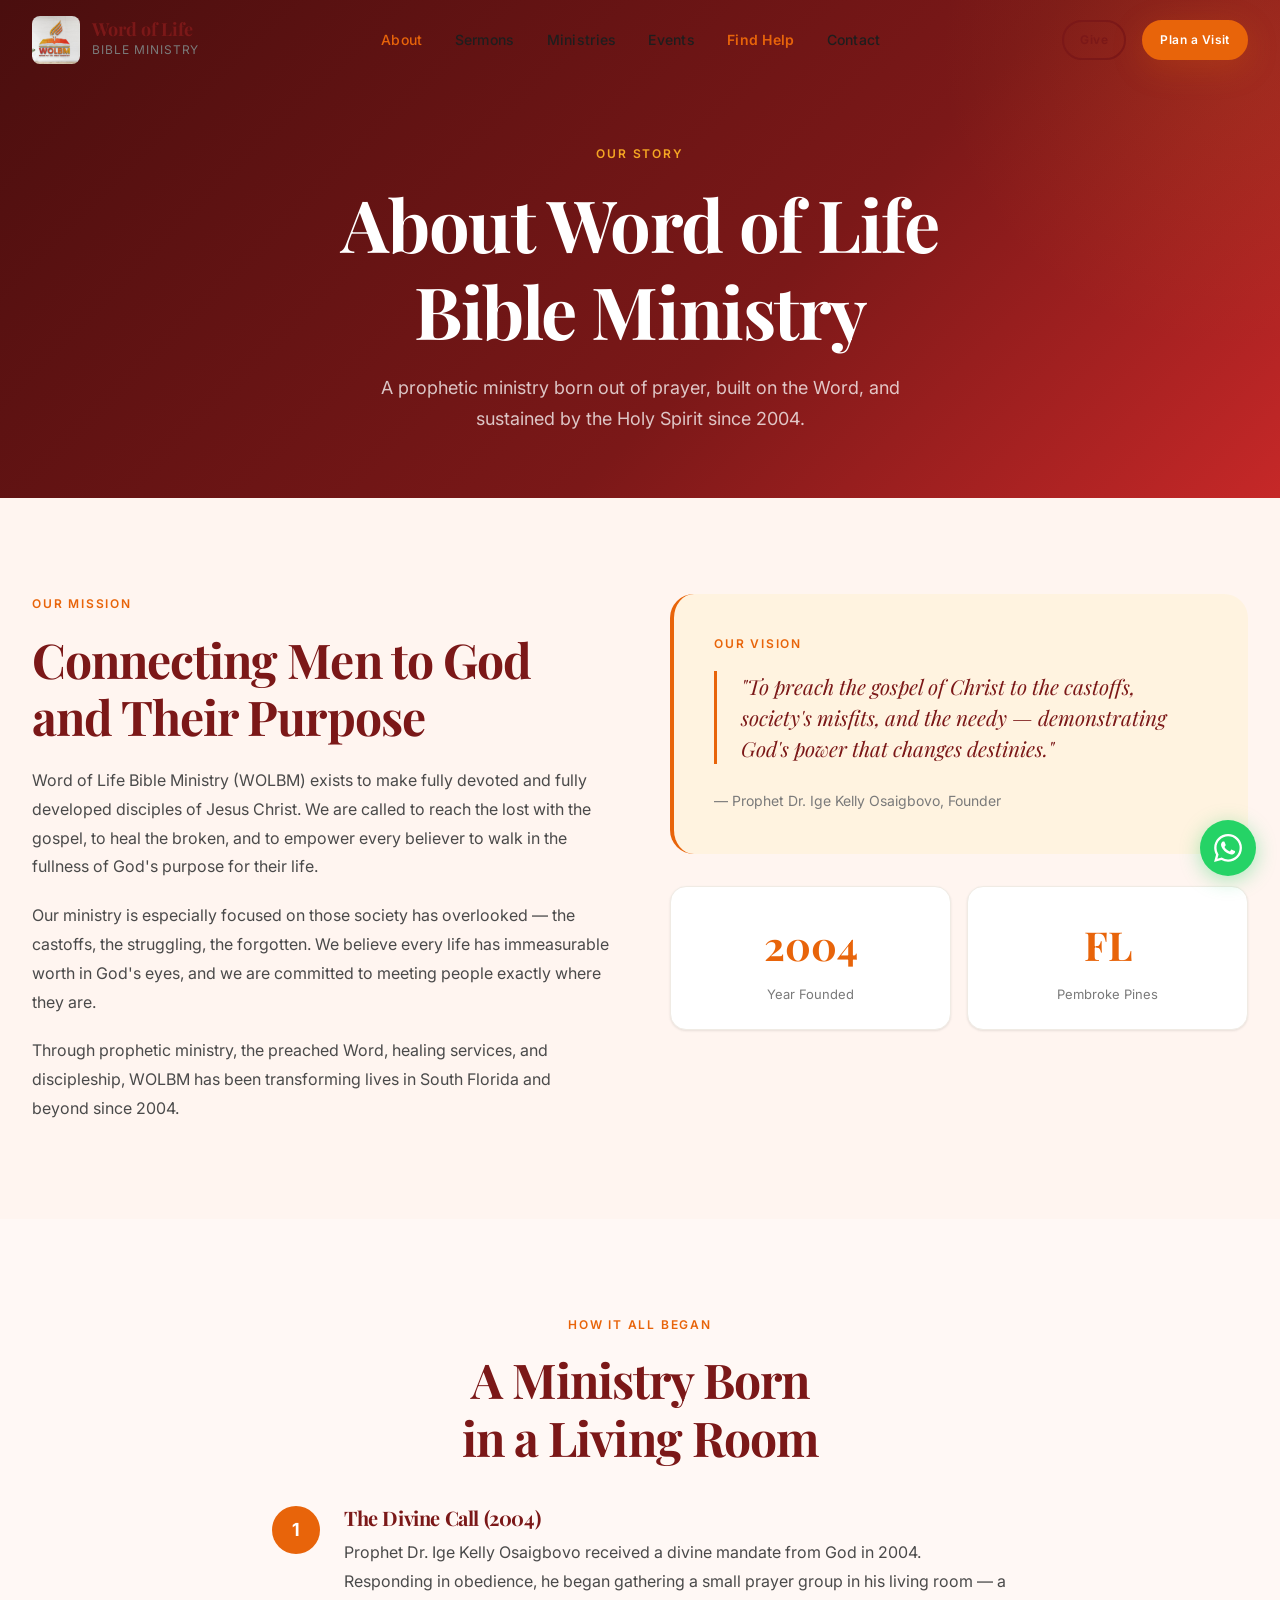
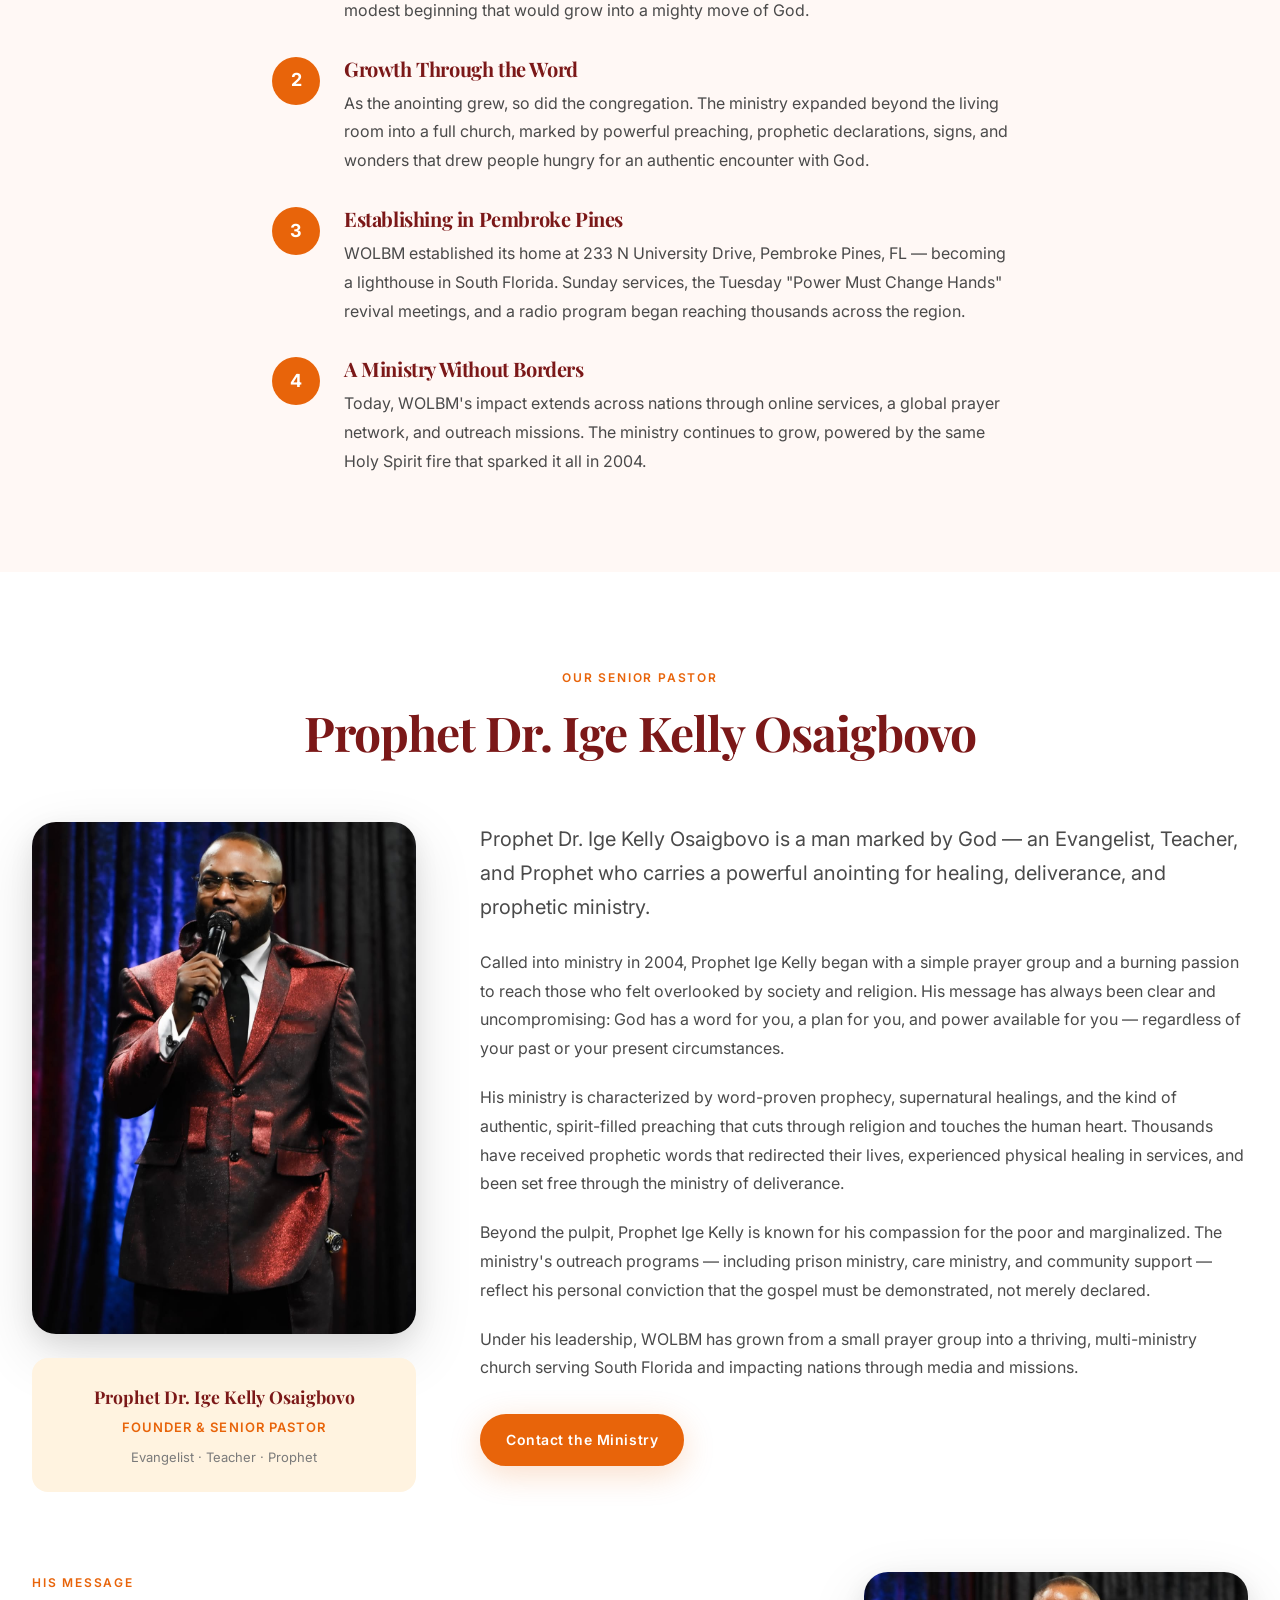
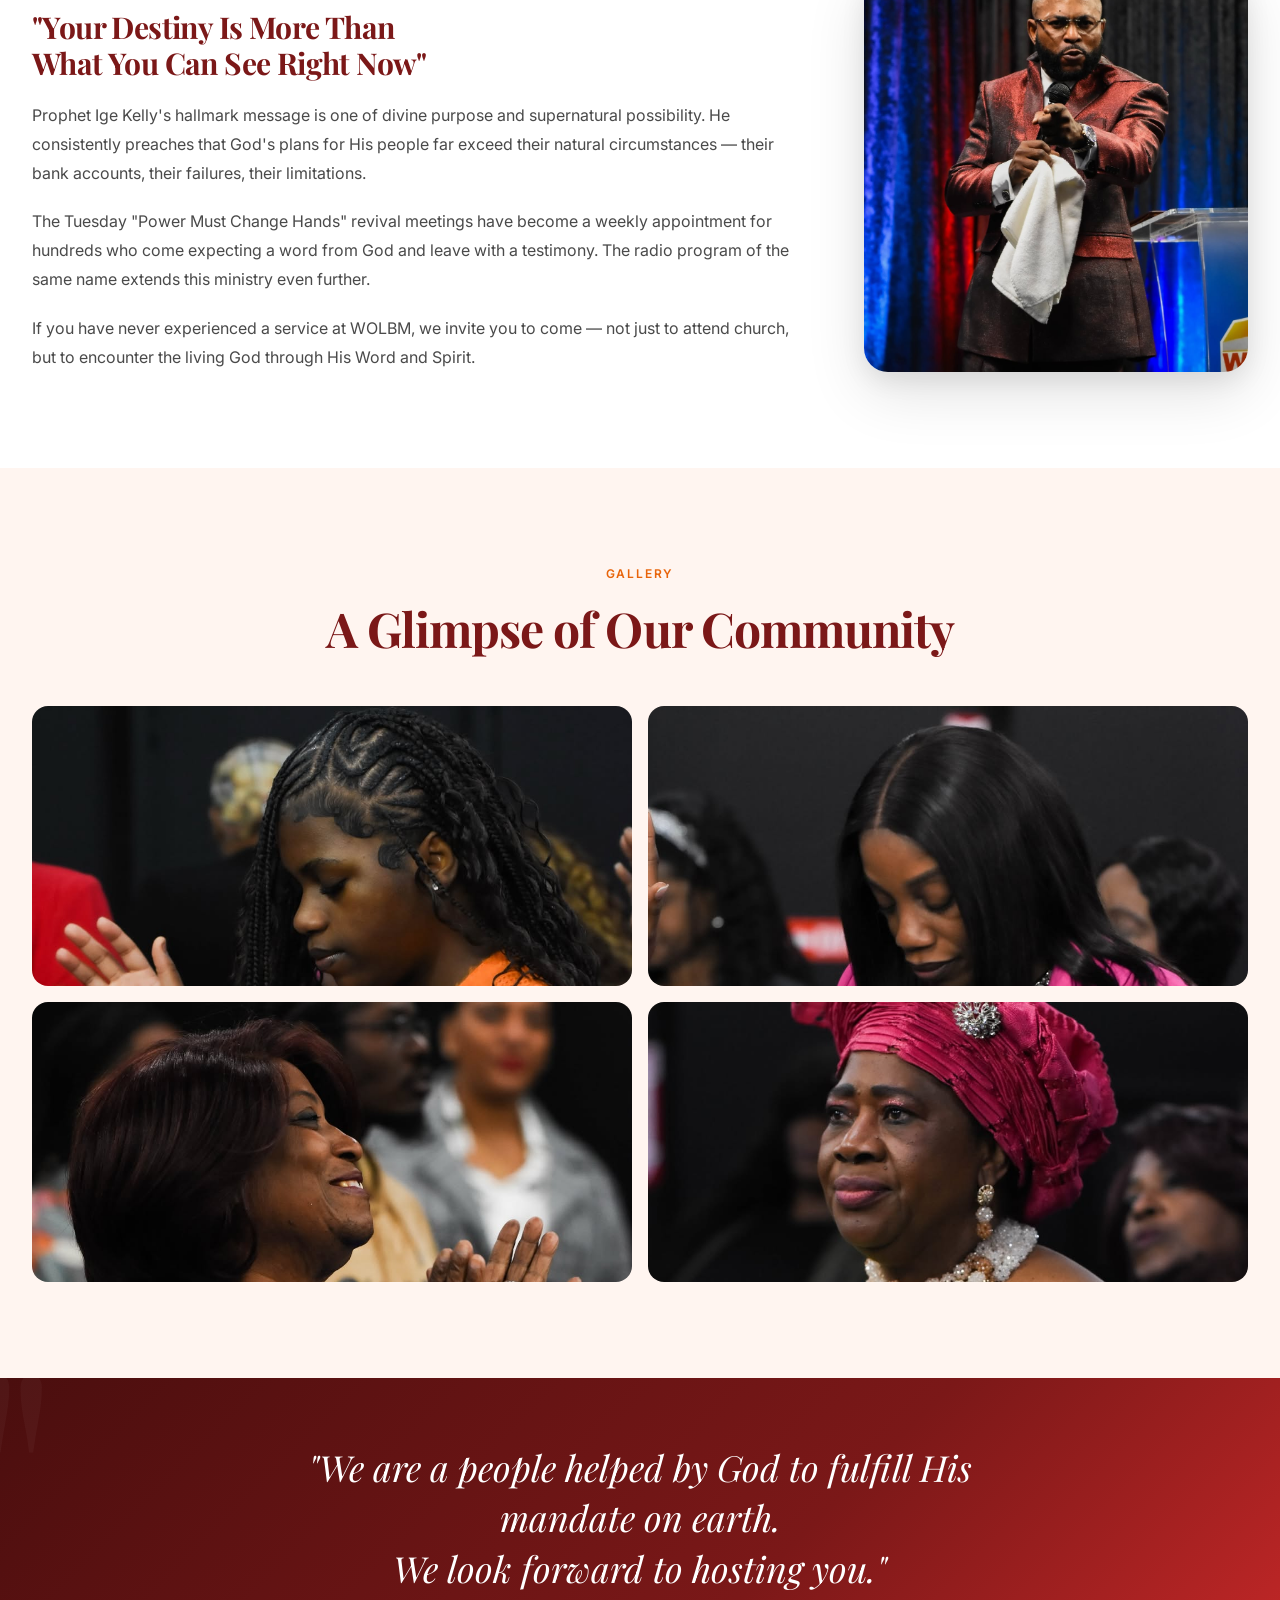
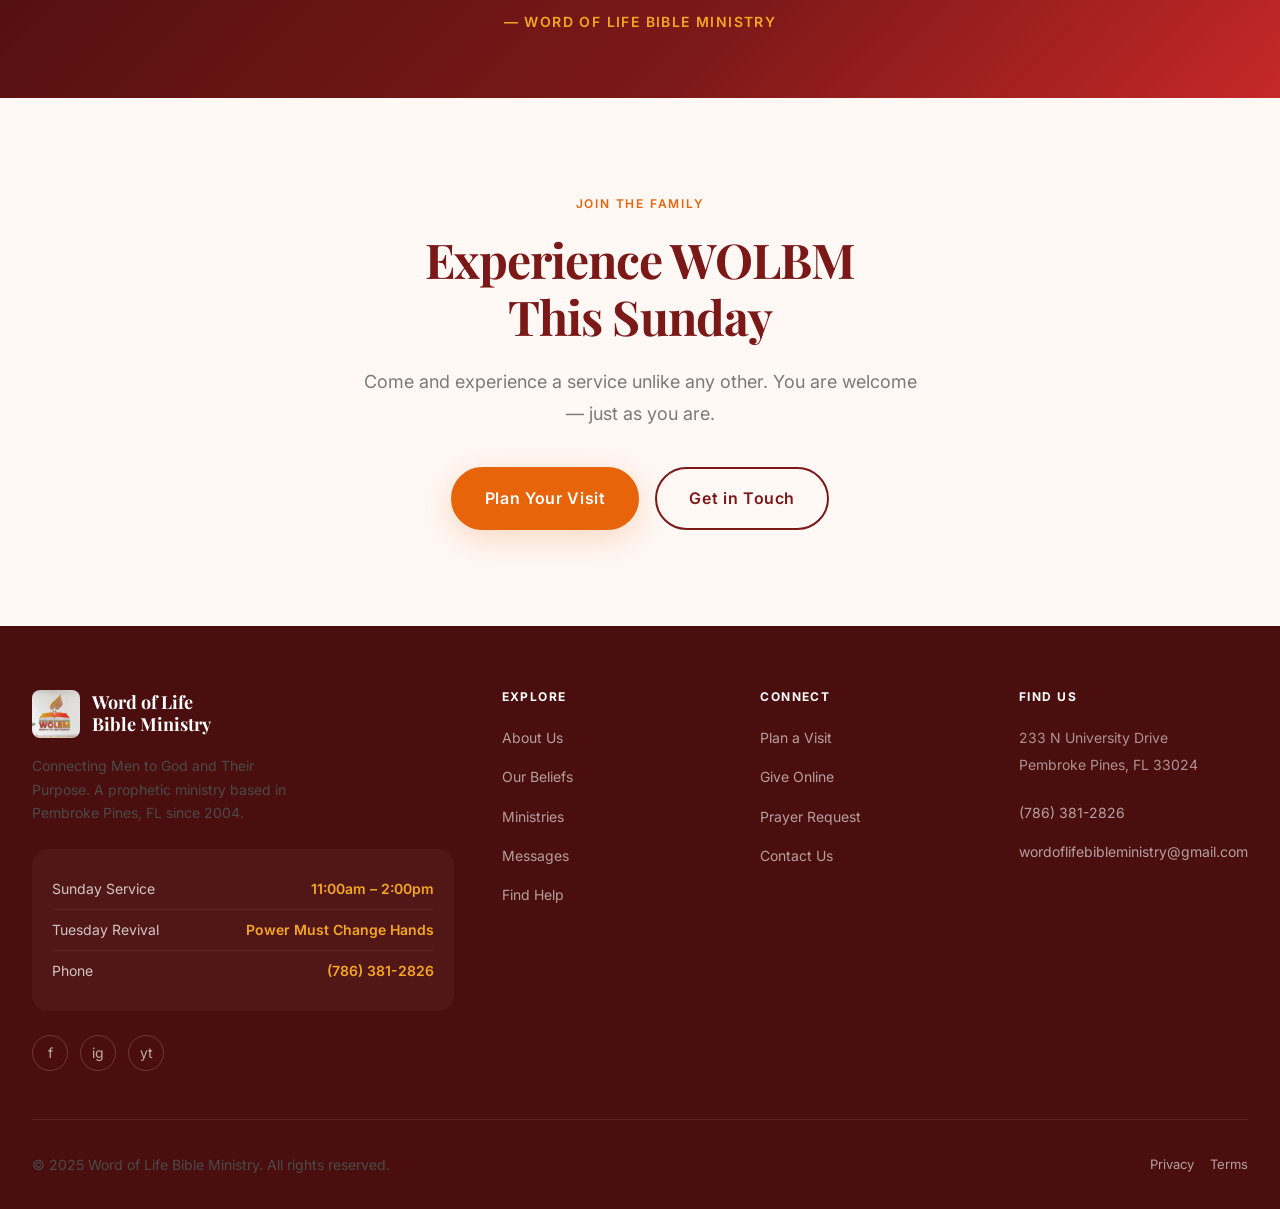
==== commit c87c1e10: "Fix image cropping: add object-position:top to show faces All church congregation photos now anchor " ====
--- a/about.html
+++ b/about.html
@@ -249,10 +249,10 @@
           <h2 class="section-header__title">A Glimpse of Our Community</h2>
         </div>
         <div style="display:grid; grid-template-columns:repeat(2,1fr); gap:16px;" class="reveal">
-          <img src="images/church-1.jpg" alt="WOLBM Congregation" style="width:100%;height:280px;object-fit:cover;border-radius:16px;" />
-          <img src="images/church-2.jpg" alt="WOLBM Worship" style="width:100%;height:280px;object-fit:cover;border-radius:16px;" />
-          <img src="images/church-3.jpg" alt="WOLBM Ministry" style="width:100%;height:280px;object-fit:cover;border-radius:16px;" />
-          <img src="images/church-4.jpg" alt="WOLBM Service" style="width:100%;height:280px;object-fit:cover;border-radius:16px;" />
+          <img src="images/church-1.jpg" alt="WOLBM Congregation" style="width:100%;height:280px;object-fit:cover;object-position:top;border-radius:16px;" />
+          <img src="images/church-2.jpg" alt="WOLBM Worship" style="width:100%;height:280px;object-fit:cover;object-position:top;border-radius:16px;" />
+          <img src="images/church-3.jpg" alt="WOLBM Ministry" style="width:100%;height:280px;object-fit:cover;object-position:top;border-radius:16px;" />
+          <img src="images/church-4.jpg" alt="WOLBM Service" style="width:100%;height:280px;object-fit:cover;object-position:top;border-radius:16px;" />
         </div>
       </div>
     </section>
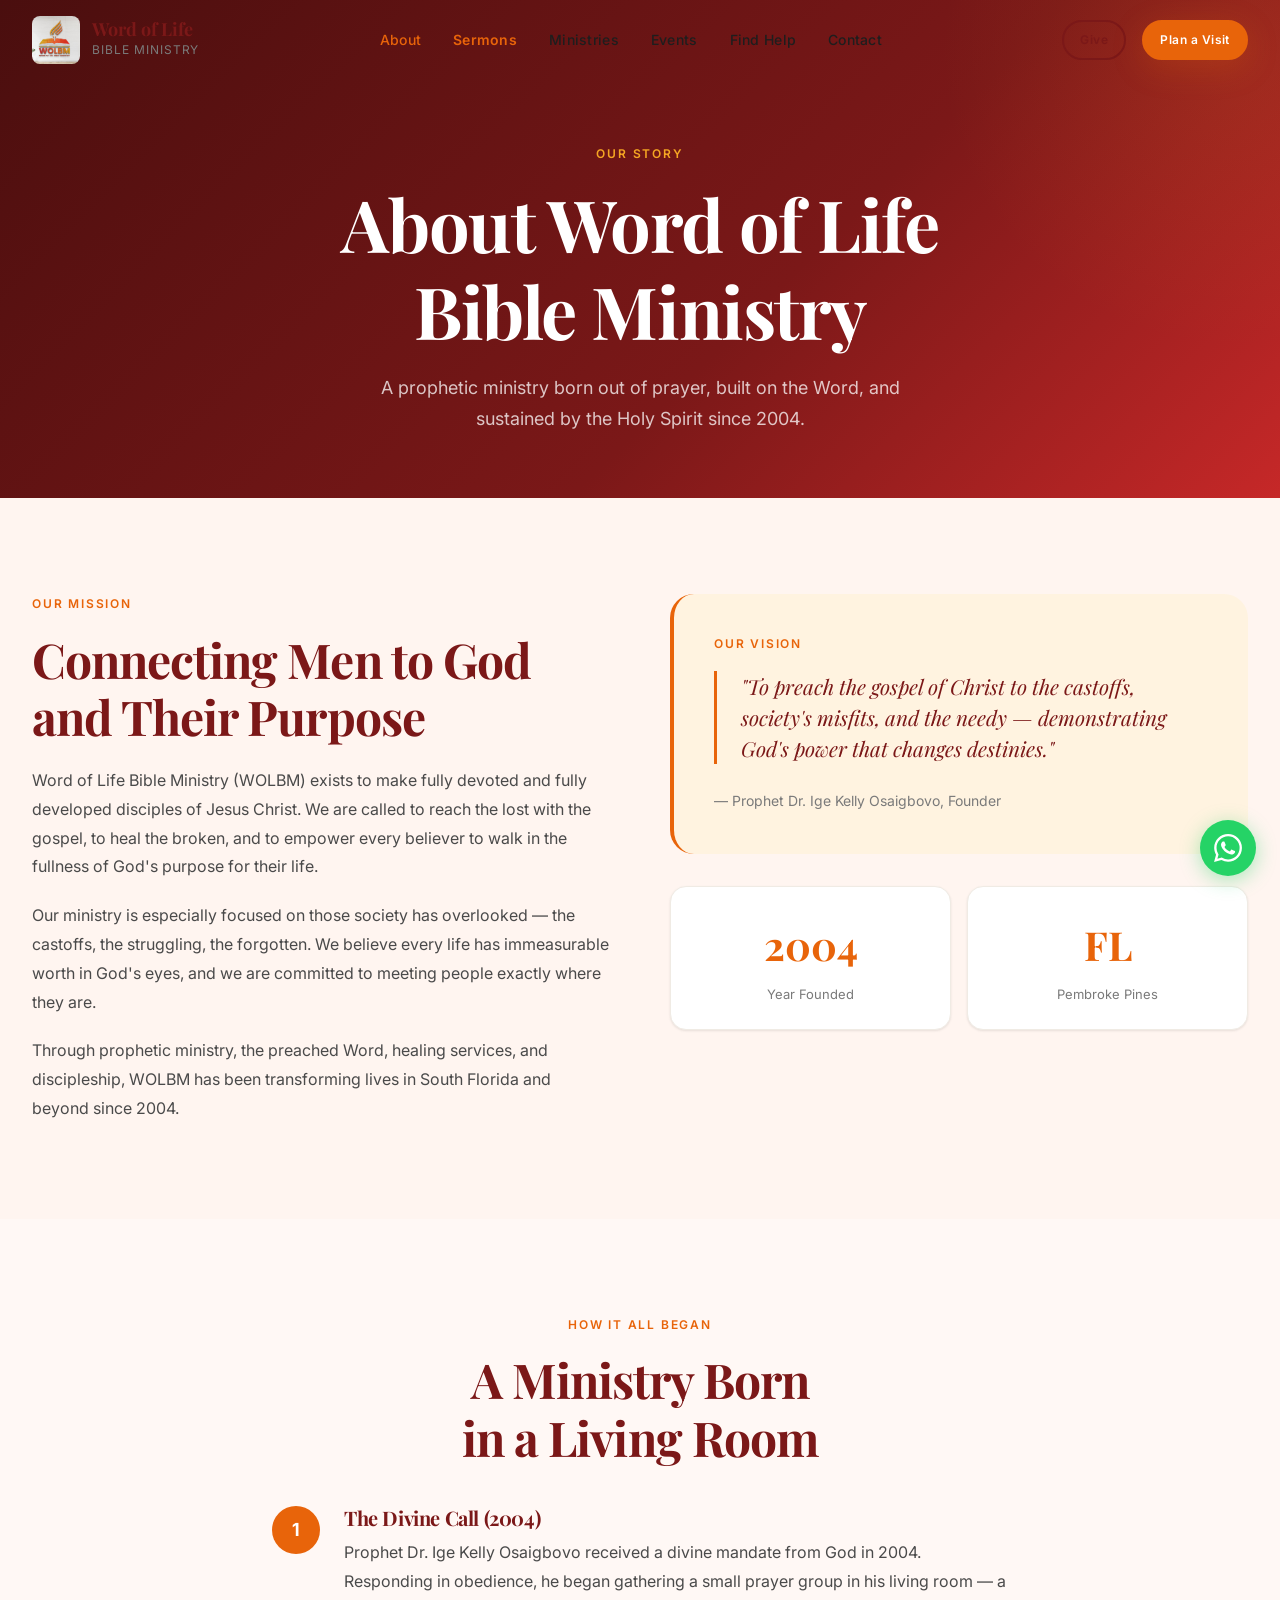
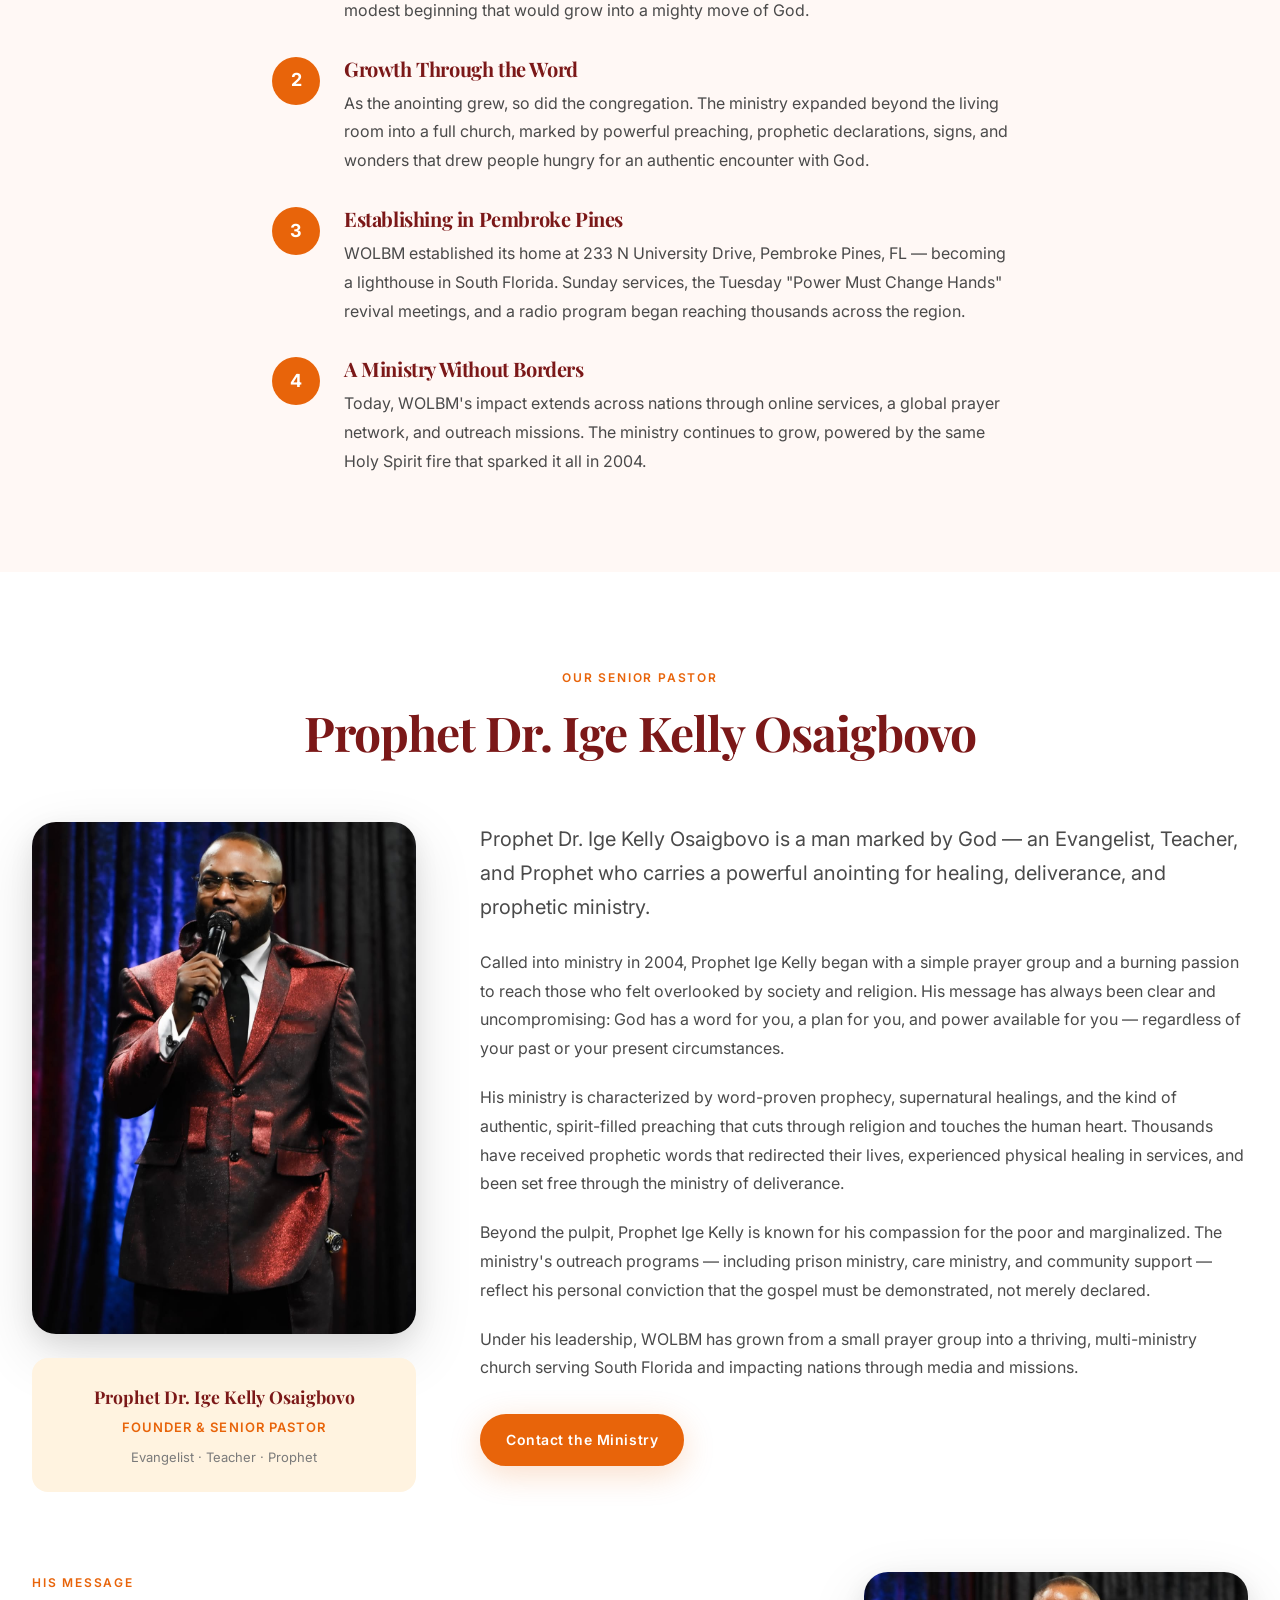
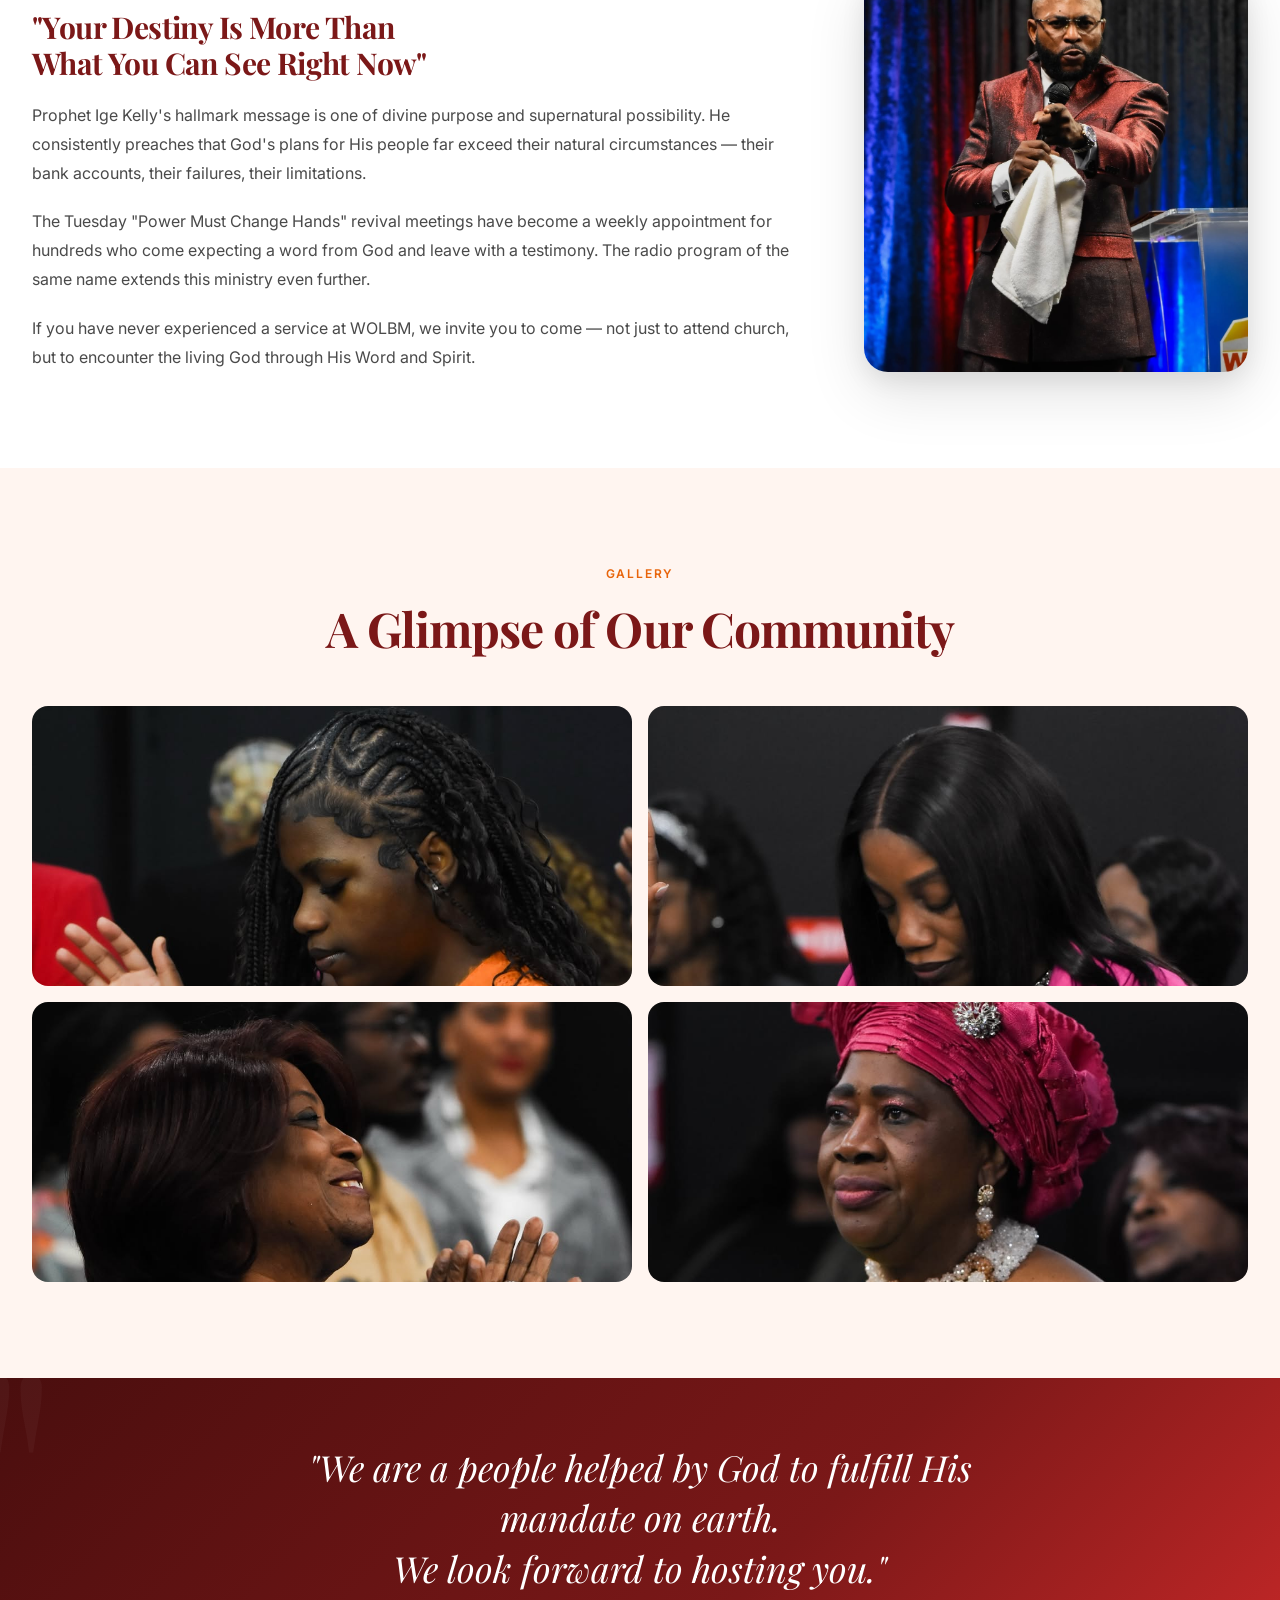
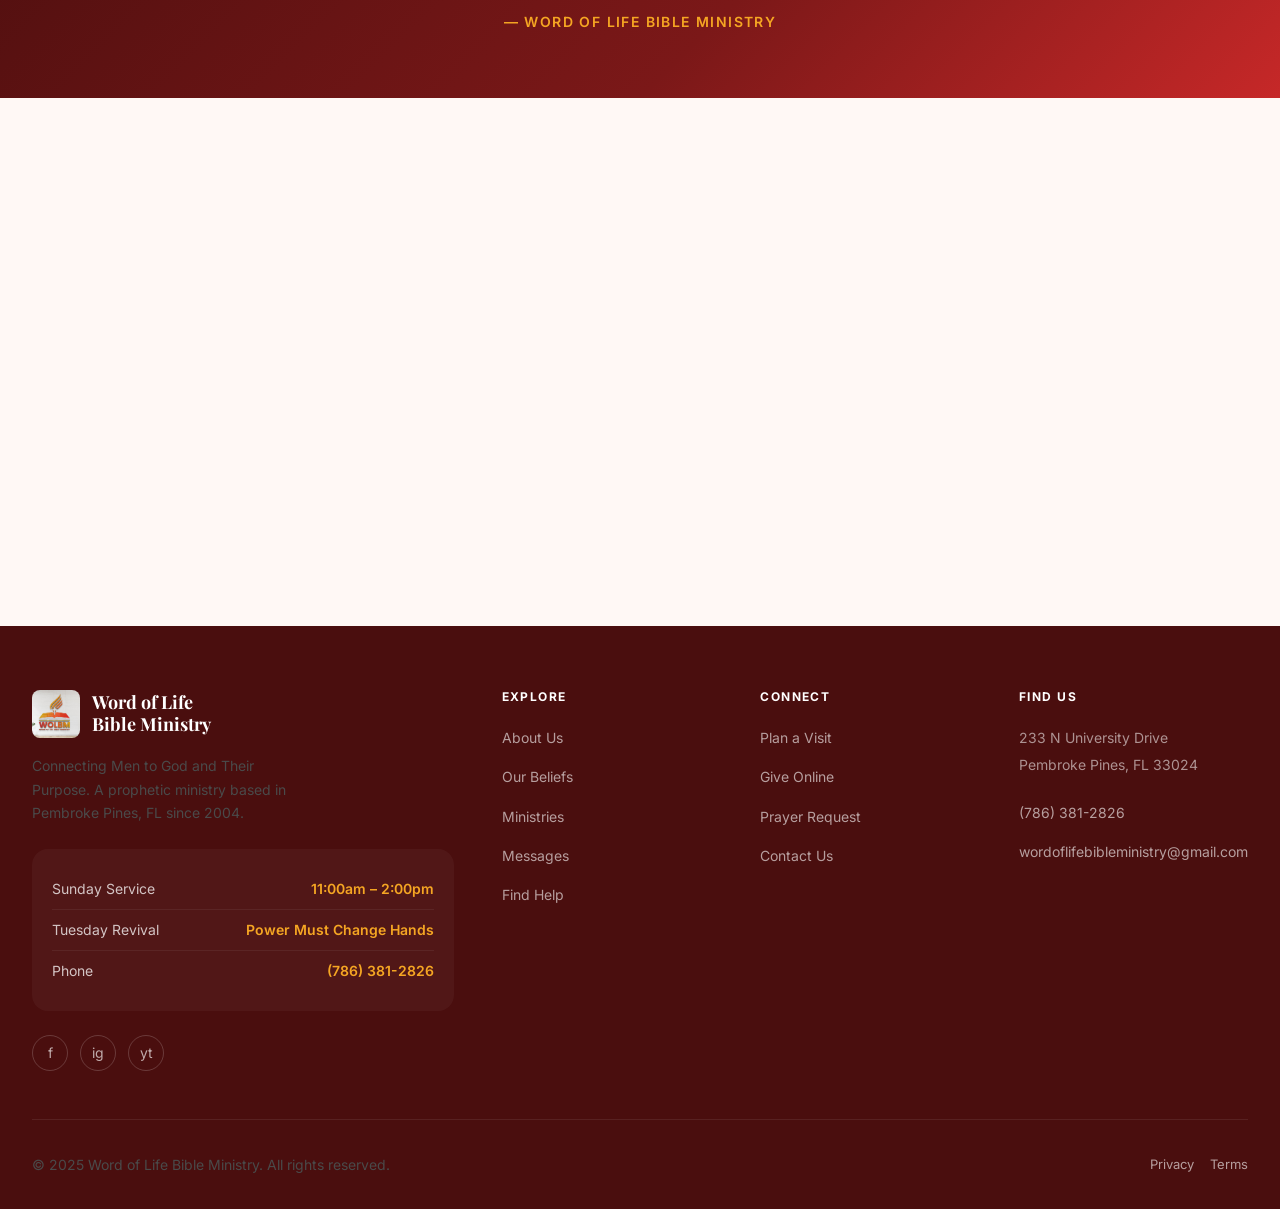
==== commit aedcf5d5: "Move accent color from Find Help nav link to Sermons — Sermons now highlighted in nav" ====
--- a/about.html
+++ b/about.html
@@ -1,4 +1,4 @@
-<!DOCTYPE html>
+﻿<!DOCTYPE html>
 <html lang="en">
 <head>
   <meta charset="UTF-8" />
@@ -24,10 +24,10 @@
       </a>
       <ul class="nav__links">
         <li><a href="about.html" class="nav__link nav__link--active">About</a></li>
-        <li><a href="sermons.html" class="nav__link">Sermons</a></li>
+        <li><a href="sermons.html" class="nav__link nav__link--sermons">Sermons</a></li>
         <li><a href="ministries.html" class="nav__link">Ministries</a></li>
         <li><a href="events.html" class="nav__link">Events</a></li>
-        <li><a href="find-help.html" class="nav__link nav__link--find-help">Find Help</a></li>
+        <li><a href="find-help.html" class="nav__link">Find Help</a></li>
         <li><a href="contact.html" class="nav__link">Contact</a></li>
       </ul>
       <div class="nav__actions">
@@ -45,10 +45,10 @@
     <ul class="mobile-nav__links">
       <li><a href="index.html" class="mobile-nav__link">Home</a></li>
       <li><a href="about.html" class="mobile-nav__link">About</a></li>
-      <li><a href="sermons.html" class="mobile-nav__link">Sermons</a></li>
+      <li><a href="sermons.html" class="mobile-nav__link mobile-nav__link--sermons">Sermons</a></li>
       <li><a href="ministries.html" class="mobile-nav__link">Ministries</a></li>
       <li><a href="events.html" class="mobile-nav__link">Events</a></li>
-      <li><a href="find-help.html" class="mobile-nav__link mobile-nav__link--find-help">Find Help</a></li>
+      <li><a href="find-help.html" class="mobile-nav__link">Find Help</a></li>
       <li><a href="plan-visit.html" class="mobile-nav__link">Plan a Visit</a></li>
       <li><a href="give.html" class="mobile-nav__link">Give</a></li>
       <li><a href="contact.html" class="mobile-nav__link">Contact</a></li>
--- a/css/style.css
+++ b/css/style.css
@@ -1,4 +1,4 @@
-/* ==========================================================================
+﻿/* ==========================================================================
    WORD OF LIFE BIBLE MINISTRY — MASTER STYLESHEET
    Brand Colors: Flame Red, Burning Orange, Golden Amber
    ========================================================================== */
@@ -107,6 +107,7 @@
   -webkit-font-smoothing: antialiased;
   -moz-osx-font-smoothing: grayscale;
   text-rendering: optimizeLegibility;
+  overflow-x: hidden;
 }
 
 body {
@@ -328,7 +329,7 @@
 
 .nav--transparent .nav__link:hover { color: white; }
 
-.nav__link--find-help {
+.nav__link--sermons {
   color: var(--color-accent) !important;
   font-weight: 600;
 }
@@ -402,7 +403,6 @@
 }
 
 .mobile-nav__link:hover { color: var(--color-accent-light); }
-.mobile-nav__link--find-help { color: var(--color-accent-light); }
 
 /* --------------------------------------------------------------------------
    6. BUTTONS & CTAs
@@ -1662,8 +1662,16 @@
   .help-detail__prayer { padding: var(--space-6); }
 
   /* Welcome section two-column → single column */
-  .welcome-grid { grid-template-columns: 1fr !important; }
+  .welcome-grid { grid-template-columns: 1fr !important; gap: 40px !important; }
   .welcome-visual { display: none !important; }
+
+  /* Pastor name badge — prevent overflow on mobile */
+  .pastor-quote {
+    position: static !important;
+    display: block;
+    margin-top: 16px;
+    border-radius: 12px !important;
+  }
 
   /* Event cards stack */
   .event-card { flex-direction: column; }
